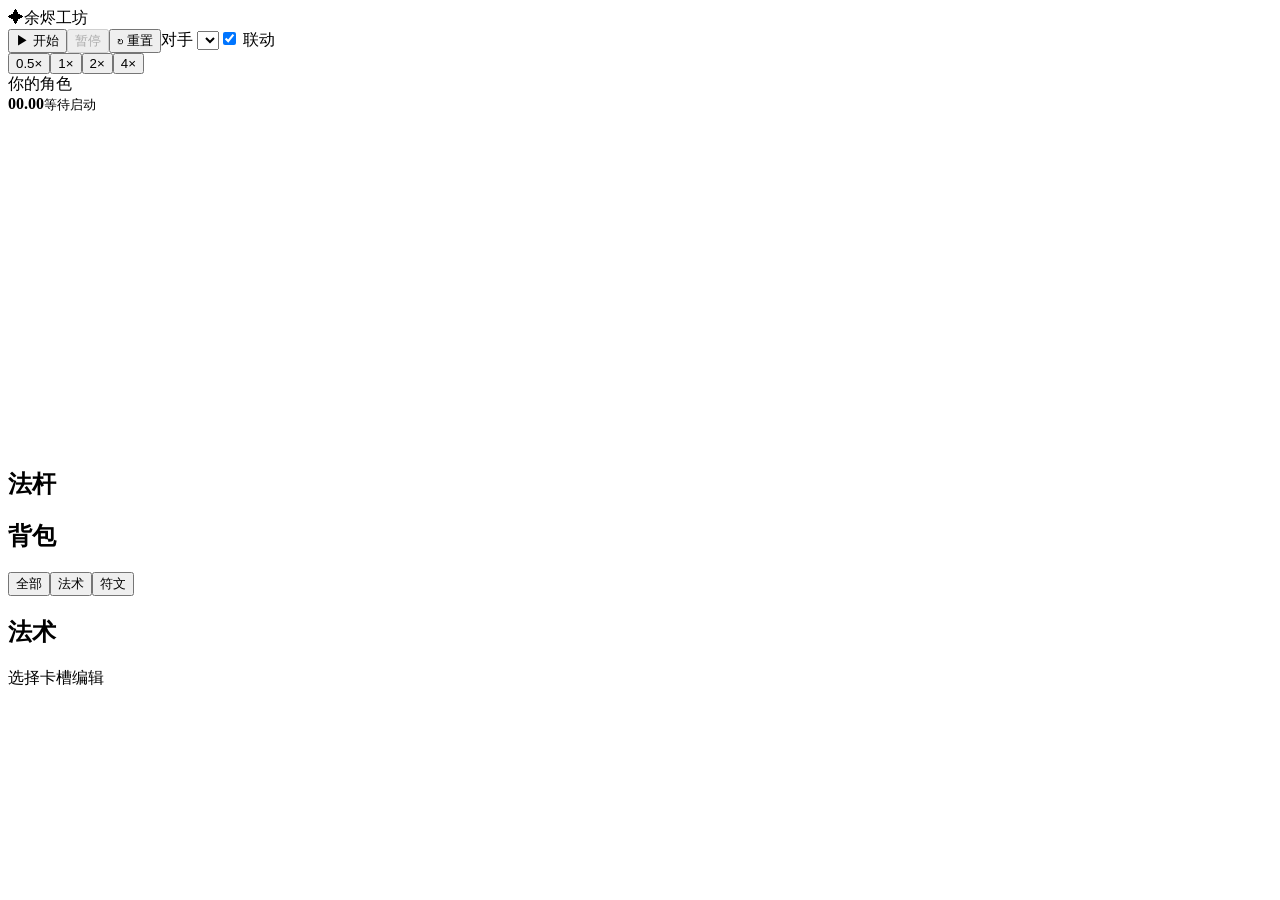
==== prototype/index.html @ 3fbee443 "Upload prototype/index.html" ====
<!doctype html>
<html lang="zh-CN"><head><meta charset="utf-8"><meta name="viewport" content="width=device-width,initial-scale=1"><title>&#20313;&#28908;&#24037;&#22346;</title><link rel="icon" href="data:,"><link rel="stylesheet" href="link-style.css"></head>
<body><main class="game-shell">
<header class="game-topbar"><div class="game-title"><span class="title-mark">&#10022;</span><span>&#20313;&#28908;&#24037;&#22346;</span></div><div class="battle-actions"><button id="start" class="primary">&#9654; &#24320;&#22987;</button><button id="pause" disabled>&#26242;&#20572;</button><button id="reset" class="quiet">&#8635; &#37325;&#32622;</button><label class="enemy-select">&#23545;&#25163; <select id="enemy" aria-label="&#36873;&#25321;&#23545;&#25163;"></select></label><label class="switch"><input id="linksEnabled" type="checkbox" checked> &#32852;&#21160;</label><div class="speed-controls" aria-label="&#25112;&#26007;&#36895;&#24230;"><button data-speed="0.5" class="active">0.5&#215;</button><button data-speed="1">1&#215;</button><button data-speed="2">2&#215;</button><button data-speed="4">4&#215;</button></div></div></header>
<section class="battle-view" aria-label="&#25112;&#26007;&#22330;&#26223;"><div class="battle-hud"><div class="hud-side player-hud"><div class="hud-name">&#20320;&#30340;&#35282;&#33394; <b id="playerHpText"></b></div><div class="health"><i id="playerHpBar"></i></div><div class="actor-effects" id="playerEffects"></div></div><div class="battle-clock"><b id="clock">00.00</b><small id="phase">&#31561;&#24453;&#21551;&#21160;</small></div><div class="hud-side enemy-hud"><div class="hud-name"><b id="enemyName"></b> <span id="enemyHpText"></span></div><div class="health"><i id="enemyHpBar"></i></div><div class="actor-effects" id="enemyEffects"></div></div></div><div class="stage"><canvas id="arena" width="1100" height="330" aria-label="&#36951;&#36857;&#31454;&#25216;&#22330;&#25112;&#26007;&#30011;&#38754;"></canvas></div><div id="result" class="battle-result" hidden aria-live="polite"></div></section>
<section class="loadout-area" aria-label="&#27861;&#26438;&#21644;&#32972;&#21253;"><section class="loadout-panel wand-panel"><div class="section-bar"><h2>&#27861;&#26438;</h2><span id="budget" class="badge"></span></div><div id="wandEditors"></div><p id="error" class="error" role="alert"></p></section><section class="loadout-panel bag-panel"><div class="section-bar"><h2>&#32972;&#21253;</h2><span id="installTarget" class="target-label"></span></div><div class="filters"><button data-filter="all" class="active">&#20840;&#37096;</button><button data-filter="spell">&#27861;&#26415;</button><button data-filter="rune">&#31526;&#25991;</button></div><div id="library"></div></section><section class="loadout-panel spell-panel"><div class="section-bar"><h2>&#27861;&#26415;</h2><span class="muted">&#36873;&#25321;&#21345;&#27133;&#32534;&#36753;</span></div><div id="inspector"></div></section></section>
</main><script src="link-engine.js"></script><script src="link-app.js"></script></body></html>
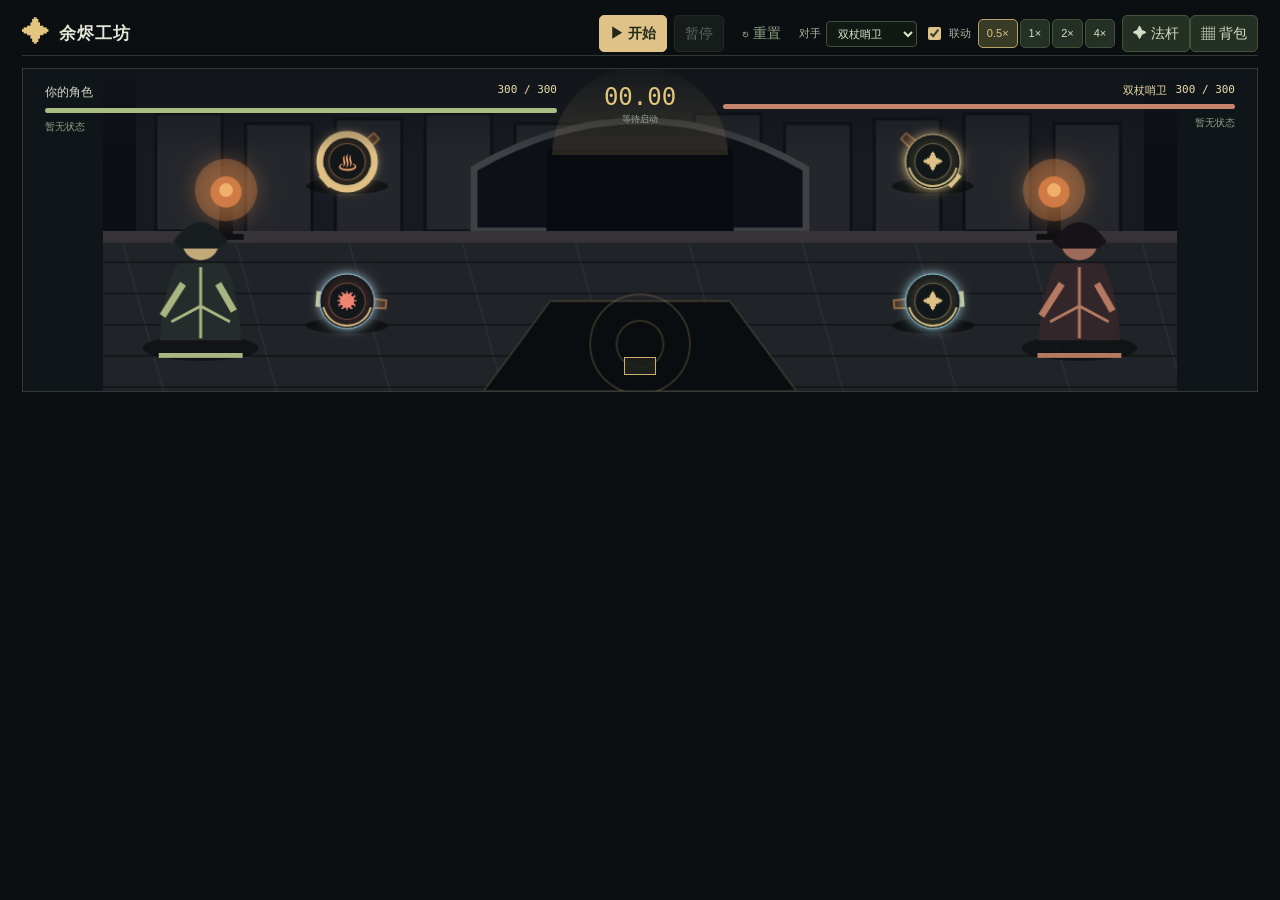
==== commit d305e319: "Move loadout editing into modal panels" ====
--- a/prototype/index.html
+++ b/prototype/index.html
@@ -1,7 +1,50 @@
 <!doctype html>
-<html lang="zh-CN"><head><meta charset="utf-8"><meta name="viewport" content="width=device-width,initial-scale=1"><title>&#20313;&#28908;&#24037;&#22346;</title><link rel="icon" href="data:,"><link rel="stylesheet" href="link-style.css"></head>
-<body><main class="game-shell">
-<header class="game-topbar"><div class="game-title"><span class="title-mark">&#10022;</span><span>&#20313;&#28908;&#24037;&#22346;</span></div><div class="battle-actions"><button id="start" class="primary">&#9654; &#24320;&#22987;</button><button id="pause" disabled>&#26242;&#20572;</button><button id="reset" class="quiet">&#8635; &#37325;&#32622;</button><label class="enemy-select">&#23545;&#25163; <select id="enemy" aria-label="&#36873;&#25321;&#23545;&#25163;"></select></label><label class="switch"><input id="linksEnabled" type="checkbox" checked> &#32852;&#21160;</label><div class="speed-controls" aria-label="&#25112;&#26007;&#36895;&#24230;"><button data-speed="0.5" class="active">0.5&#215;</button><button data-speed="1">1&#215;</button><button data-speed="2">2&#215;</button><button data-speed="4">4&#215;</button></div></div></header>
-<section class="battle-view" aria-label="&#25112;&#26007;&#22330;&#26223;"><div class="battle-hud"><div class="hud-side player-hud"><div class="hud-name">&#20320;&#30340;&#35282;&#33394; <b id="playerHpText"></b></div><div class="health"><i id="playerHpBar"></i></div><div class="actor-effects" id="playerEffects"></div></div><div class="battle-clock"><b id="clock">00.00</b><small id="phase">&#31561;&#24453;&#21551;&#21160;</small></div><div class="hud-side enemy-hud"><div class="hud-name"><b id="enemyName"></b> <span id="enemyHpText"></span></div><div class="health"><i id="enemyHpBar"></i></div><div class="actor-effects" id="enemyEffects"></div></div></div><div class="stage"><canvas id="arena" width="1100" height="330" aria-label="&#36951;&#36857;&#31454;&#25216;&#22330;&#25112;&#26007;&#30011;&#38754;"></canvas></div><div id="result" class="battle-result" hidden aria-live="polite"></div></section>
-<section class="loadout-area" aria-label="&#27861;&#26438;&#21644;&#32972;&#21253;"><section class="loadout-panel wand-panel"><div class="section-bar"><h2>&#27861;&#26438;</h2><span id="budget" class="badge"></span></div><div id="wandEditors"></div><p id="error" class="error" role="alert"></p></section><section class="loadout-panel bag-panel"><div class="section-bar"><h2>&#32972;&#21253;</h2><span id="installTarget" class="target-label"></span></div><div class="filters"><button data-filter="all" class="active">&#20840;&#37096;</button><button data-filter="spell">&#27861;&#26415;</button><button data-filter="rune">&#31526;&#25991;</button></div><div id="library"></div></section><section class="loadout-panel spell-panel"><div class="section-bar"><h2>&#27861;&#26415;</h2><span class="muted">&#36873;&#25321;&#21345;&#27133;&#32534;&#36753;</span></div><div id="inspector"></div></section></section>
-</main><script src="link-engine.js"></script><script src="link-app.js"></script></body></html>
+<html lang="zh-CN">
+<head>
+  <meta charset="utf-8">
+  <meta name="viewport" content="width=device-width,initial-scale=1,viewport-fit=cover">
+  <title>&#20313;&#28908;&#24037;&#22346;</title>
+  <link rel="icon" href="data:,">
+  <link rel="stylesheet" href="link-style.css">
+</head>
+<body>
+  <main class="game-shell">
+    <header class="game-topbar">
+      <div class="game-title"><span class="title-mark">&#10022;</span><span>&#20313;&#28908;&#24037;&#22346;</span></div>
+      <div class="battle-actions">
+        <button id="start" class="primary">&#9654; &#24320;&#22987;</button>
+        <button id="pause" disabled>&#26242;&#20572;</button>
+        <button id="reset" class="quiet">&#8635; &#37325;&#32622;</button>
+        <label class="enemy-select">&#23545;&#25163; <select id="enemy" aria-label="&#36873;&#25321;&#23545;&#25163;"></select></label>
+        <label class="switch"><input id="linksEnabled" type="checkbox" checked> &#32852;&#21160;</label>
+        <div class="speed-controls" aria-label="&#25112;&#26007;&#36895;&#24230;"><button data-speed="0.5" class="active">0.5&#215;</button><button data-speed="1">1&#215;</button><button data-speed="2">2&#215;</button><button data-speed="4">4&#215;</button></div>
+        <div class="loadout-buttons" aria-label="&#35013;&#22791;&#32534;&#36753;"><button id="wandOpen" type="button">&#10022; &#27861;&#26438;</button><button id="bagOpen" type="button">&#9638; &#32972;&#21253;</button></div>
+      </div>
+    </header>
+
+    <section class="battle-view" aria-label="&#25112;&#26007;&#22330;&#26223;">
+      <div class="battle-hud"><div class="hud-side player-hud"><div class="hud-name">&#20320;&#30340;&#35282;&#33394; <b id="playerHpText"></b></div><div class="health"><i id="playerHpBar"></i></div><div class="actor-effects" id="playerEffects"></div></div><div class="battle-clock"><b id="clock">00.00</b><small id="phase">&#31561;&#24453;&#21551;&#21160;</small></div><div class="hud-side enemy-hud"><div class="hud-name"><b id="enemyName"></b> <span id="enemyHpText"></span></div><div class="health"><i id="enemyHpBar"></i></div><div class="actor-effects" id="enemyEffects"></div></div></div>
+      <div class="stage"><canvas id="arena" width="1100" height="330" aria-label="&#36951;&#36857;&#31454;&#25216;&#22330;&#25112;&#26007;&#30011;&#38754;"></canvas></div>
+      <div id="result" class="battle-result" hidden aria-live="polite"></div>
+    </section>
+  </main>
+
+  <section id="loadoutModal" class="loadout-modal" hidden aria-label="&#35013;&#22791;&#32534;&#36753;">
+    <div class="loadout-backdrop" data-close-loadout></div>
+    <div class="loadout-dialog" role="dialog" aria-modal="true" aria-labelledby="loadoutTitle">
+      <header class="loadout-dialog-top">
+        <div><h2 id="loadoutTitle">&#27861;&#26438;&#32534;&#36753;</h2><span id="modalStatus" class="muted">&#25112;&#26007;&#24320;&#22987;&#21518;&#23558;&#38145;&#23450;</span></div>
+        <div class="loadout-dialog-actions"><button id="wandTab" type="button" class="active">&#27861;&#26438;</button><button id="bagTab" type="button">&#32972;&#21253;</button><button id="closeLoadout" type="button" class="close-loadout" aria-label="&#20851;&#38381;">&#10005;</button></div>
+      </header>
+      <div id="loadoutDialogBody" class="loadout-dialog-body" data-view="wand">
+        <section class="loadout-panel wand-panel" data-loadout-panel="wand"><div class="section-bar"><h2>&#27861;&#26438;</h2><span id="budget" class="badge"></span></div><div id="wandEditors"></div><p id="error" class="error" role="alert"></p></section>
+        <section class="loadout-panel spell-panel" data-loadout-panel="wand"><div class="section-bar"><h2>&#27861;&#26415;</h2><span class="muted">&#36873;&#25321;&#21345;&#27133;&#32534;&#36753;</span></div><div id="inspector"></div></section>
+        <section class="loadout-panel bag-panel" data-loadout-panel="bag"><div class="section-bar"><h2>&#32972;&#21253;</h2><span id="installTarget" class="target-label"></span></div><div class="filters"><button data-filter="all" class="active">&#20840;&#37096;</button><button data-filter="spell">&#27861;&#26415;</button><button data-filter="rune">&#31526;&#25991;</button></div><div id="library"></div></section>
+      </div>
+    </div>
+  </section>
+
+  <script src="link-engine.js"></script>
+  <script src="link-app.js"></script>
+</body>
+</html>
--- a/prototype/link-style.css
+++ b/prototype/link-style.css
@@ -0,0 +1,318 @@
+:root{color-scheme:dark;--bg:#101813;--panel:#18221b;--panel-dark:#131d16;--line:#34412f;--text:#e2e3cf;--muted:#91a186;--gold:#dfc287;--blue:#91c9df;--purple:#b4a0d8;--green:#9cba89}*{box-sizing:border-box}body{margin:0;background:radial-gradient(ellipse at 60% 0,#23302055,transparent 48%),var(--bg);color:var(--text);font:14px/1.6 'Segoe UI','Microsoft YaHei',sans-serif}button,input,select{font:inherit}button,a,input,select{-webkit-tap-highlight-color:transparent}button{border:1px solid #455139;border-radius:5px;background:#253024;color:#d6ddc9;padding:7px 12px;cursor:pointer;transition:background .15s,border-color .15s}button:hover:not(:disabled){background:#33402c;border-color:#8c9461}button:focus-visible,a:focus-visible,input:focus-visible,select:focus-visible{outline:2px solid var(--gold);outline-offset:3px}button:disabled{opacity:.4;cursor:not-allowed}button.primary{background:var(--gold);color:#222919;border-color:var(--gold);font-weight:700}button.primary:hover:not(:disabled){background:#efd39a}.quiet{background:transparent;border-color:transparent;color:var(--muted)}a{color:#b5c1a5;text-decoration:none}a:hover{color:var(--gold)}input[type=number],select{min-width:0;border:1px solid #42503a;border-radius:4px;background:#101a13;color:var(--text);padding:7px 8px}input[type=number]{width:90px}input:disabled,select:disabled{opacity:.55}input[type=checkbox]{accent-color:var(--gold)}.shell{max-width:1420px;margin:auto;padding:0 32px}header{height:94px;display:flex;align-items:center;justify-content:space-between;border-bottom:1px solid var(--line);gap:18px}.brand{display:flex;align-items:center;gap:12px;color:var(--text);font-size:18px;letter-spacing:2px;font-weight:650}.brand-icon{font-size:40px;font-weight:400;color:var(--gold)}.brand small{display:block;font-size:9px;letter-spacing:3px;color:var(--muted)}.version{display:flex;gap:9px;align-items:center;font-size:11px;color:var(--muted)}.version b{border:1px solid #63704a;border-radius:4px;font-weight:400;padding:1px 5px;color:var(--gold)}.version i,.live-dot{display:inline-block;width:6px;height:6px;border-radius:100%;background:#9cba89;box-shadow:0 0 8px #9cba8933}nav{display:flex;align-items:center;gap:16px;font-size:12px}.intro{display:flex;align-items:center;justify-content:space-between;padding:38px 0 28px;gap:20px}.eyebrow{font-size:10px;letter-spacing:2.2px;color:var(--gold)}h1{font-size:34px;line-height:1.35;letter-spacing:1px;margin:12px 0}h2{font-size:14px;margin:0;font-weight:600}h3{margin:0;font-size:15px}.intro p{font-size:13px;color:var(--muted);margin:0}.intro-note{display:flex;flex-direction:column;gap:5px;border-left:1px solid #7f8656;padding-left:20px;font-size:11px;color:#a2b28f}.panel{border:1px solid var(--line);border-radius:9px;background:linear-gradient(115deg,#202b2033,transparent),var(--panel);min-width:0;overflow:hidden}.panel-head{display:flex;align-items:center;justify-content:space-between;gap:12px;padding:18px 20px}.panel-head h2 .live-dot{margin:0 8px 1px 0}.panel-head button{font-size:11px}.muted{color:var(--muted);font-size:10px}.arena-options{display:flex;gap:18px;font-size:11px;align-items:center;color:#b3c0a4}.arena-options select{padding:4px 7px;font-size:11px}.switch{display:flex;gap:6px;align-items:center}.actors{display:grid;grid-template-columns:1fr 100px 1fr;gap:35px;padding:4px 25px 0}.actor-title{display:flex;justify-content:space-between;gap:10px;font-size:12px}.actor-title span{font:11px/1.8 Consolas,monospace;color:#c3ceb4}.health{height:5px;margin:8px 0;background:#0f1711;overflow:hidden;border-radius:3px}.health i{display:block;height:100%;width:100%;background:#aac087;transition:width .1s}.enemy-actor .health i{background:#c29b79}.actor-effects{min-height:26px;display:flex;flex-wrap:wrap;gap:5px;color:var(--muted);font-size:10px}.status{padding:1px 6px;border:1px solid #4d6345;border-radius:4px}.status.burn{color:#f0a06c;border-color:#78543b}.status.poison{color:#b3cd85}.status.shock{color:#eadb84}.status.shield{color:#8bcbb7;border-color:#446b5c}.clock{text-align:center}.clock b{font:25px/1.3 Consolas,monospace;color:var(--gold)}.clock small{display:block;font-size:9px;color:var(--muted);letter-spacing:1px}.stage{position:relative;background:#121d16;margin-top:4px}.stage canvas{display:block;width:100%;height:270px;object-fit:contain}.stage-key{display:flex;gap:16px;justify-content:center;padding:5px 10px 8px;font-size:9px;color:var(--muted);opacity:.72}.gold{color:var(--gold)}.blue{color:var(--blue)}.purple{color:var(--purple)}.monitor-grid{display:grid;grid-template-columns:1fr 1fr;border-top:1px solid var(--line)}.monitor{padding:14px 20px;min-width:0}.monitor+.monitor{border-left:1px solid var(--line)}.monitor-heading{display:flex;gap:10px;justify-content:space-between;align-items:center;font-size:11px}.monitor-heading strong{color:var(--gold);font-weight:600}.monitor-heading small{color:var(--muted);font:11px Consolas,monospace}.castbar{height:5px;background:#0e1710;border-radius:2px;margin:9px 0;overflow:hidden}.castbar i{display:block;height:100%;background:var(--gold);transition:width .08s}.monitor-b .castbar i{background:var(--blue)}.monitor-b .monitor-heading strong{color:var(--blue)}.monitor-next{font-size:11px;min-height:20px;color:#cbd6bb}.monitor-state{font-size:10px;min-height:19px;color:#9db48c}.battle-toolbar{display:flex;justify-content:space-between;gap:15px;align-items:center;padding:15px 20px;border-top:1px solid var(--line)}.buttons,.speed{display:flex;align-items:center;gap:7px}.buttons button{font-size:12px}.speed{font-size:10px;color:var(--muted)}.speed button{font-size:10px;padding:3px 6px}.active{border-color:#baa36a!important;color:var(--gold)!important;background:#383b25!important}.result{padding:15px 20px;background:#333820;color:var(--gold);border-top:1px solid #59613a}.result strong{font-size:18px}.result p{font-size:12px;margin:3px 0}.preset-strip{padding:24px 0 18px}.presets{display:flex;align-items:center;gap:8px;flex-wrap:wrap}.presets>span{font-size:11px;color:var(--muted);margin-right:5px}.presets button{font-size:11px}.preset-strip p{color:#b6be9e;font-size:12px;margin:10px 0 0}.workbench{display:grid;grid-template-columns:minmax(0,1.18fr) minmax(0,.9fr) minmax(0,1fr);gap:17px;align-items:start}.section-note{margin:0;padding:0 20px 15px;font-size:11px;color:var(--muted);line-height:1.8}.badge{border:1px solid #586345;color:#b9cba1;font:10px/1.6 Consolas,'Microsoft YaHei',sans-serif;padding:2px 6px;border-radius:4px;white-space:nowrap}.wand-editor{margin:0 12px 13px;padding:13px;background:#121d16;border:1px solid #39482f;border-radius:6px}.wand-editor.selected{border-color:#b69b64;box-shadow:inset 3px 0 #b69b64}.wand-editor-top{display:flex;justify-content:space-between;align-items:center;gap:5px}.wand-editor-top button{font-size:11px;padding:3px 7px}.wand-editor-top b{color:var(--gold);font-size:12px}.wand-editor:nth-child(2) .wand-editor-top b{color:var(--blue)}.wand-numbers{display:flex;gap:15px;align-items:center;margin:12px 0}.wand-numbers label{font-size:10px;color:var(--muted)}.wand-numbers input,.wand-numbers select{font-size:12px;width:66px;margin-left:5px;padding:4px 5px}.slots{display:flex;gap:6px;flex-wrap:wrap}.slot{border:1px solid #425137;border-radius:5px;min-width:0;width:calc((100% - 12px)/3);background:#1d291d;overflow:hidden}.slot.is-selected{border-color:var(--gold);background:#333624}.slot.rune{background:#24232d;border-color:#55506b}.slot.rune.is-selected{border-color:var(--gold)}.slot .slot-select{display:flex;flex-direction:column;align-items:flex-start;text-align:left;width:100%;padding:7px;border:0;background:none;border-radius:0;min-height:76px}.slot .slot-select small{color:#839777;font-size:9px}.slot .slot-select strong{font-size:20px;line-height:1.3;color:var(--card)}.slot .slot-select span{font-size:10px;color:var(--card)}.slot-actions{display:flex;justify-content:space-between;border-top:1px solid #56604433}.slot-actions button{border:0;background:none;font-size:10px;padding:1px 7px}.slot.empty{border-style:dashed;display:flex;align-items:center;justify-content:center;color:#455c3d;min-height:98px;font-size:18px}.queue-preview{font-size:10px;color:#a7b999;margin-top:10px;line-height:1.8;overflow-wrap:anywhere}.rune-preview{font-size:10px;color:var(--purple);line-height:1.8;margin-top:5px}.character-config{padding:14px 20px;border-top:1px solid var(--line)}.character-config label{display:flex;justify-content:space-between;align-items:center;font-size:12px}.character-config small{display:block;color:var(--muted);font-size:10px;margin-top:8px}.character-config input{width:80px}#error{margin:0;padding:0 20px 12px;color:#f3a192;font-size:11px}#inspector{padding:0 20px 20px}.inspect-title{display:flex;align-items:center;gap:12px;margin:4px 0 13px}.inspect-title>span{font-size:32px;color:var(--card)}.inspect-title small{display:block;color:var(--muted);font-size:10px}.inspect-desc{font-size:12px;color:#bccbad;line-height:1.9;min-height:52px}.param-field{display:flex;justify-content:space-between;align-items:center;gap:8px;border-top:1px solid #35452e;padding:10px 0;font-size:11px}.param-field span small{display:block;font-size:9px;color:#839676}.param-field input{font:13px Consolas,monospace;width:85px}.inspect-foot{font-size:10px;color:#b4a0d8;line-height:1.8;border-left:2px solid #6d6283;padding-left:10px;margin-top:14px}.dimension-note{background:#131e15;padding:16px 20px;border-top:1px solid var(--line)}.dimension-note>span{font-size:11px;color:var(--gold)}.dimension-note p{font-size:10px;color:var(--muted);margin:8px 0}.dimension-note b{color:#c3cfb3;font-weight:400}.dimension-note small{font-size:10px;color:#899c7d}.filters{display:flex;gap:5px;padding:0 15px 12px}.filters button{font-size:10px;padding:4px 9px}#library{display:grid;grid-template-columns:1fr 1fr;gap:7px;padding:0 12px 14px;max-height:595px;overflow:auto;scrollbar-width:thin}.library-card{padding:9px;text-align:left;min-width:0;position:relative;background:#1c291d}.library-card .icon{display:block;font-size:22px;color:var(--card);line-height:1.3}.library-card strong{display:block;font-size:11px;font-weight:500;color:var(--card)}.library-card small{display:block;font-size:9px;color:#99ac8d;margin-top:4px;line-height:1.6}.library-card .plus{position:absolute;right:9px;top:9px;color:#b4c59c;font-size:14px}.library-card.rune{background:#24252b}.analysis-grid{display:grid;grid-template-columns:1fr 1fr;gap:17px;margin-top:18px}.empty{padding:0 20px 20px;color:#829777;font-size:12px}.compare-table-wrap{padding:0 20px 20px;overflow-x:auto}.compare-table{width:100%;border-collapse:collapse;font-size:11px;white-space:nowrap}.compare-table th,.compare-table td{text-align:right;border-bottom:1px solid var(--line);padding:8px}.compare-table th:first-child,.compare-table td:first-child{text-align:left}.compare-table th{font-size:10px;font-weight:400;color:var(--muted)}.compare-table .enabled{color:var(--gold)}.compare-note{font-size:10px;color:var(--muted);white-space:normal;line-height:1.8;margin:10px 0 0}.metrics{display:grid;grid-template-columns:repeat(4,1fr);gap:8px;margin:0 20px 12px}.metrics small{font-size:9px;color:var(--muted);display:block}.metrics b{font:21px/1.4 Consolas,monospace;color:#d6d9bc}.log{height:220px;overflow:auto;border-top:1px solid var(--line);padding:12px 20px;scrollbar-width:thin;background:#131c15}.log-line{font-size:10px;line-height:1.8;padding:3px 0;display:flex;gap:10px;color:#9fb091}.log-line time{font:10px/1.8 Consolas,monospace;color:#728667;min-width:33px}.log-line.link{color:var(--blue)}.log-line.rune{color:var(--purple)}.log-line.hit{color:#c6b28b}.log-line.result{background:none;border:0;padding:3px 0;color:var(--gold)}footer{display:flex;justify-content:space-between;gap:15px;color:#77896e;font-size:9px;letter-spacing:.7px;padding:27px 0;margin-top:10px;border-top:1px solid var(--line)}dialog{max-width:650px;width:calc(100% - 32px);border:1px solid #677650;border-radius:10px;background:#1c281c;color:var(--text);padding:28px;max-height:85vh;overflow:auto}dialog::backdrop{background:#080e0bce}dialog h2{font-size:21px;margin:12px 0}dialog ol{padding-left:20px;font-size:12px;color:#bccbac}dialog li{padding:6px 0}dialog p{font-size:11px;color:var(--muted)}
+@media(min-width:1500px){.stage canvas{height:300px}}@media(max-width:1100px){.shell{padding:0 20px}.workbench{grid-template-columns:1.1fr 1fr}.library-panel{grid-column:1/-1}#library{grid-template-columns:repeat(7,minmax(0,1fr));max-height:none}.analysis-grid{grid-template-columns:1fr 1fr}.version{display:none}.stage canvas{height:245px}.monitor-heading{align-items:flex-start;flex-direction:column;gap:4px}}
+@media(max-width:700px){.shell{padding:0 12px}header{height:77px}.brand{font-size:15px;gap:7px}.brand-icon{font-size:31px}nav{gap:5px;font-size:10px}nav button{font-size:10px;padding:5px}.brand small{font-size:8px;letter-spacing:1.5px}.intro{padding:28px 0 22px}.intro-note{display:none}h1{font-size:27px}.intro p{font-size:12px;line-height:1.8}.panel-head{padding:14px 12px;flex-wrap:wrap}.panel-head h2{font-size:13px}.arena-options{font-size:10px;gap:10px;flex-wrap:wrap}.actors{grid-template-columns:1fr 52px 1fr;gap:8px;padding:2px 12px 0}.actor-title{flex-direction:column;gap:0}.actor-title b{font-size:11px}.actor-title span{font-size:10px}.clock b{font-size:20px}.clock small{font-size:8px}.actor-effects{font-size:9px}.stage canvas{height:auto;min-height:145px}.stage-key{font-size:8px;gap:10px}.monitor{padding:10px}.monitor-heading strong{font-size:10px}.monitor-heading small{font-size:10px}.monitor-next,.monitor-state{font-size:9px}.battle-toolbar{flex-direction:column;align-items:flex-start;padding:12px;gap:10px}.buttons{flex-wrap:wrap;gap:5px}.buttons button{padding:6px 8px;font-size:10px}.speed{align-self:flex-end}.presets{gap:6px}.presets>span{width:100%}.presets button{font-size:10px;padding:5px 8px}.preset-strip p{font-size:11px}.workbench,.analysis-grid{grid-template-columns:minmax(0,1fr);gap:14px}.library-panel{grid-column:auto}.section-note{padding:0 12px 12px}.wand-editor{margin:0 10px 10px}.slot{width:calc((100% - 18px)/4)}.slot .slot-select{padding:6px}.slot-actions button{padding:1px 5px}#library{grid-template-columns:repeat(3,minmax(0,1fr));max-height:470px}.library-card small{font-size:9px}.inspector-panel{scroll-margin-top:12px}.dimension-note{padding:12px 20px}.metrics{margin:0 12px 12px}.log{padding:10px 12px}.analysis-grid{margin-top:14px}footer{flex-direction:column;font-size:8px;gap:5px}.compare-table-wrap{padding:0 12px 15px}dialog{padding:20px}.result{padding:12px}.param-field input{width:100px}}
+@media(prefers-reduced-motion:reduce){*{transition:none!important}}
+
+/* The arena should read as the game world, not as a legend. */
+.stage-key{display:none}
+
+
+/* Readable cast flow: presentation only, independent of the combat clock. */
+.reading-guide{display:none;flex-wrap:wrap;gap:10px 24px;padding:14px 20px;background:#202c20;border-top:1px solid var(--line);font-size:12px;color:#c7d3ba}.reading-guide strong{color:var(--gold)}
+.monitor{--wand:var(--gold);padding:20px}.monitor-b{--wand:var(--blue)}.monitor-heading{gap:12px;align-items:center}.monitor-heading strong{display:flex;align-items:center;gap:8px;color:var(--wand);font-size:15px}.wand-letter{display:inline-grid;place-items:center;width:28px;height:28px;border:1px solid var(--wand);border-radius:50%;font:600 16px Consolas,monospace}.monitor-heading small{font:11px/1.6 'Microsoft YaHei',sans-serif;text-align:right}
+.cast-queue{display:flex;gap:7px;align-items:center;overflow-x:auto;padding:18px 2px 26px;min-height:150px}.cast-card{flex:1 0 90px;max-width:150px;min-width:0;position:relative;border:1px solid #485240;border-radius:7px;background:#121b14;padding:9px;color:#a5b099}.cast-card small{display:flex;justify-content:space-between;gap:5px;font-size:9px}.cast-card small b{font-weight:400}.cast-icon{display:block;font-size:25px;line-height:1.6;color:var(--spell)}.cast-card strong{display:block;font-size:12px}.cast-card.is-next{border:2px solid var(--wand);padding:8px;background:#2b3423;color:#f2ebd4;box-shadow:0 0 15px #dfc28714}.monitor-b .cast-card.is-next{background:#203139}.cast-card.just-fired{box-shadow:0 0 0 2px var(--spell),0 0 24px #dfc28744}.cast-card.just-fired small b{color:var(--spell)}.queue-pointer{position:absolute;top:calc(100% + 5px);left:0;right:0;text-align:center;font-size:10px;color:var(--wand);white-space:nowrap}.queue-arrow{font-size:16px;color:#819171}.timer-caption{display:flex;justify-content:space-between;gap:10px;font-size:12px;color:#cbd6c2}.timer-caption b{font:600 14px Consolas,monospace;color:var(--wand)}.monitor .castbar{height:9px;margin:9px 0;border-radius:6px;background:#0b130d}.monitor .castbar i{height:100%;background:var(--wand);box-shadow:0 0 12px #dfc28755;transition:none}.cast-reading{font-size:11px;color:var(--muted)}
+.shot-status{display:grid;grid-template-columns:1fr 1fr;gap:10px;margin-top:16px}.shot-status>div{padding:10px 12px;background:#111b15;border:1px solid #34412f;border-radius:5px;min-width:0}.shot-status small,.shot-status b,.shot-status span{display:block}.shot-status small{font-size:10px;color:var(--muted)}.shot-status b{font-size:13px;margin:3px 0;color:#d4dfc8}.shot-status span{font-size:10px;color:#99a78f}.shot-status .lit{border-color:var(--wand);background:#263329}.shot-status .lit b{color:var(--wand)}.last-impact{margin:10px 0;font-size:11px;min-height:36px;color:#d1dec5;overflow-wrap:anywhere}.last-impact>span{color:var(--muted);margin-right:6px}.passive-row{display:flex;gap:6px;flex-wrap:wrap;border-top:1px dashed #46523d;padding-top:12px}.passive-row>small{width:100%;font-size:10px;color:var(--purple)}.passive-chip{padding:4px 7px;border:1px solid #524765;border-radius:4px;font-size:10px;color:#b8a9cd;background:#201e2b}.passive-chip b{font-weight:500}.passive-chip.triggered{border-color:#d3b8ff;background:#433450}.link-receipt{margin-top:10px;font-size:11px;min-height:34px;color:#86967e;overflow-wrap:anywhere}.link-receipt.has-link{color:var(--blue);border-left:2px solid var(--blue);padding-left:8px}.stage canvas{height:330px}.battle-toolbar .buttons{flex-wrap:wrap}#nextCast{border-color:#94ac7f;color:#e5ebda}
+@media(max-width:760px){.monitor-grid{grid-template-columns:minmax(0,1fr)}.monitor+.monitor{border-left:0;border-top:1px solid var(--line)}.monitor{padding:16px}.reading-guide{padding:12px 16px;gap:5px 12px}.reading-guide strong{width:100%}.reading-guide span{font-size:11px}.stage canvas{height:auto;aspect-ratio:1100/330}.stage-key{flex-wrap:wrap;gap:5px 12px}.cast-card{flex-basis:85px}.cast-queue{min-height:145px}.monitor-heading small{font-size:10px}.battle-toolbar .buttons{width:100%}.battle-toolbar button{font-size:11px;padding:7px 9px}}
+
+
+/* Compact game layout */
+body{background:#0b0f12;color:#e4e6d5}.game-shell{max-width:1440px;margin:0 auto;padding:0 22px 28px}.game-topbar{min-height:68px;display:flex;align-items:center;justify-content:space-between;gap:16px;border-bottom:1px solid #303735}.game-title{display:flex;align-items:center;gap:9px;font-size:17px;letter-spacing:1px;font-weight:700;white-space:nowrap}.title-mark{color:#e4c57f;font-size:27px}.battle-actions{display:flex;align-items:center;justify-content:flex-end;gap:7px;flex-wrap:wrap}.battle-actions button{padding:6px 10px}.enemy-select,.switch{font-size:11px;color:#abb6a0;display:flex;align-items:center;gap:5px}.enemy-select select{padding:5px 7px}.speed-controls{display:flex;gap:2px}.speed-controls button{padding:5px 8px;font-size:11px}.speed-controls button.active{background:#806b3d;border-color:#d6b771;color:#fff3ce}.battle-view{position:relative;margin-top:14px;border:1px solid #343a39;background:#13191c;overflow:hidden}.battle-hud{position:absolute;z-index:2;left:0;right:0;top:0;display:grid;grid-template-columns:1fr 110px 1fr;gap:28px;padding:14px 22px;background:linear-gradient(#101519dd,transparent);pointer-events:none}.hud-side{min-width:0}.enemy-hud{text-align:right}.hud-name{display:flex;justify-content:space-between;gap:8px;font-size:12px;color:#d7ddca}.enemy-hud .hud-name{justify-content:flex-end}.hud-name b,.hud-name span{font:11px Consolas,monospace;color:#eadcae}.battle-clock{text-align:center}.battle-clock b{font:24px Consolas,monospace;color:#e4c57f}.battle-clock small{display:block;font-size:9px;color:#9da99b}.battle-view .health{margin:6px 0;height:5px;background:#070a0b}.battle-view .health i{background:#a7bd84}.battle-view .enemy-hud .health i{background:#c7846c}.actor-effects{min-height:21px;display:flex;gap:5px;flex-wrap:wrap;font-size:10px}.enemy-hud .actor-effects{justify-content:flex-end}.stage{margin:0;background:#0f1518}.stage canvas{display:block;width:100%;height:auto;min-height:330px;object-fit:contain}.battle-result{position:absolute;z-index:3;left:50%;bottom:16px;transform:translateX(-50%);display:flex;gap:14px;align-items:center;padding:8px 15px;border:1px solid #cfaf6c;background:#1e211cdd;color:#f4e6bd}.loadout-area{display:grid;grid-template-columns:1.25fr 1fr .75fr;gap:12px;margin-top:14px;align-items:start}.loadout-panel{border:1px solid #303936;background:#151c1a;min-width:0}.section-bar{display:flex;align-items:center;justify-content:space-between;gap:8px;padding:12px 14px;border-bottom:1px solid #303936}.section-bar h2{font-size:14px;margin:0}.target-label,.badge{font-size:10px;color:#d9bf83}.error{min-height:18px;margin:5px 14px;color:#df9a7c;font-size:11px}.wand-editor{margin:10px;border-color:#38453b;border-radius:5px;background:#101716}.wand-editor-top{padding:10px 12px}.wand-numbers{padding:0 12px 8px}.queue-preview,.rune-preview{display:none}.bag-panel .filters{padding:9px 12px;border-bottom:1px solid #303936}.filters button{font-size:11px;padding:5px 9px}.filters button.active{color:#f0d38e;border-color:#a6884e;background:#2d2a1d}#library{padding:10px;display:grid;grid-template-columns:repeat(2,minmax(0,1fr));gap:7px;max-height:470px;overflow:auto}.library-card{position:relative;display:grid;grid-template-columns:30px 1fr;grid-template-rows:auto auto;gap:0 8px;text-align:left;padding:8px;border-color:#3b463d;background:#101715}.library-card .icon{grid-row:1 / span 2;font-size:24px;color:var(--card)}.library-card strong{font-size:11px}.library-card small{font-size:9px;color:#95a28f}.library-card .plus{position:absolute;right:6px;top:4px;color:#dcb96e}.spell-panel{min-height:200px}.spell-panel #inspector{padding:14px}.inspect-title{display:flex;align-items:center;gap:10px;padding-bottom:10px;border-bottom:1px solid #303936}.inspect-title>span{font-size:28px;color:var(--card)}.inspect-title h3{margin:0;font-size:14px}.inspect-title small,.inspect-desc,.inspect-foot{font-size:10px;color:#9eaa9b}.inspect-desc{margin:11px 0}.param-field{display:flex;justify-content:space-between;gap:10px;align-items:center;padding:7px 0;border-top:1px solid #29332e;font-size:11px}.param-field span small{display:block;color:#778579;font-size:9px}.param-field input{width:78px}.slot{width:calc((100% - 18px)/4)}
+@media(max-width:980px){.loadout-area{grid-template-columns:1fr 1fr}.spell-panel{grid-column:1 / -1}.game-topbar{align-items:flex-start;flex-direction:column;padding:12px 0}.battle-actions{justify-content:flex-start}.battle-hud{grid-template-columns:1fr 80px 1fr;gap:12px;padding:11px}.stage canvas{min-height:280px}.slot{width:calc((100% - 18px)/4)}}
+@media(max-width:650px){.game-shell{padding:0 10px 18px}.battle-actions{gap:4px}.battle-actions button{font-size:11px;padding:6px 8px}.enemy-select{order:5}.speed-controls{order:6}.battle-hud{position:relative;grid-template-columns:1fr 68px 1fr;padding:9px 10px;background:#101618}.battle-clock b{font-size:18px}.battle-clock small{font-size:8px}.stage canvas{min-height:210px}.loadout-area{grid-template-columns:1fr}.spell-panel{grid-column:auto}#library{grid-template-columns:repeat(3,minmax(0,1fr))}.library-card{display:block;padding:7px;text-align:center}.library-card .icon{display:block}.library-card strong,.library-card small{display:block;white-space:nowrap;overflow:hidden;text-overflow:ellipsis}.slot{width:calc((100% - 18px)/4)}.wand-numbers{display:flex;gap:10px;flex-wrap:wrap}}
+
+/* Fixed viewport layout + reorderable spell slots */
+html,
+body {
+  width: 100%;
+  height: 100%;
+  overflow: hidden;
+  overscroll-behavior: none;
+}
+
+body {
+  min-height: 100dvh;
+}
+
+.game-shell {
+  width: 100%;
+  max-width: 1440px;
+  height: 100dvh;
+  margin: 0 auto;
+  padding: 12px 22px;
+  display: grid;
+  grid-template-rows: auto minmax(220px, 36dvh) minmax(0, 1fr);
+  gap: 12px;
+  overflow: hidden;
+}
+
+.game-topbar {
+  min-height: 0;
+  height: auto;
+  padding: 0;
+}
+
+.battle-view {
+  min-height: 0;
+  height: 100%;
+  margin-top: 0;
+}
+
+.stage {
+  height: 100%;
+  min-height: 0;
+}
+
+.stage canvas {
+  width: 100%;
+  height: 100%;
+  min-height: 0;
+  object-fit: contain;
+}
+
+.loadout-area {
+  min-height: 0;
+  height: 100%;
+  margin-top: 0;
+  align-items: stretch;
+  overflow: hidden;
+}
+
+.loadout-panel {
+  min-height: 0;
+  overflow: hidden;
+  display: flex;
+  flex-direction: column;
+}
+
+#wandEditors,
+#library,
+#inspector {
+  min-height: 0;
+}
+
+#wandEditors {
+  flex: 1;
+  overflow: auto;
+  scrollbar-width: thin;
+  padding: 10px 0 0;
+}
+
+.wand-editor {
+  flex-shrink: 0;
+}
+
+#library,
+.spell-panel #inspector {
+  flex: 1;
+  max-height: none;
+  overflow: auto;
+  scrollbar-width: thin;
+}
+
+.slots {
+  min-height: 0;
+}
+
+.slot {
+  cursor: grab;
+  touch-action: none;
+  user-select: none;
+  -webkit-user-select: none;
+}
+
+.slot:active {
+  cursor: grabbing;
+}
+
+.slot.dragging {
+  opacity: .38;
+  transform: scale(.98);
+}
+
+.slot.drag-over {
+  outline: 2px solid var(--gold);
+  outline-offset: 2px;
+  background: #2d3321;
+}
+
+@media (orientation: portrait), (max-width: 650px) {
+  .game-shell {
+    height: 100dvh;
+    padding: 7px;
+    gap: 7px;
+    grid-template-rows: auto minmax(185px, 31dvh) minmax(0, 1fr);
+  }
+
+  .game-title {
+    font-size: 14px;
+  }
+
+  .title-mark {
+    font-size: 22px;
+  }
+
+  .game-topbar {
+    gap: 5px;
+  }
+
+  .battle-actions {
+    gap: 3px;
+  }
+
+  .battle-actions button,
+  .enemy-select select,
+  .speed-controls button {
+    padding: 4px 6px;
+    font-size: 10px;
+  }
+
+  .battle-hud {
+    position: absolute;
+    padding: 7px;
+    grid-template-columns: 1fr 58px 1fr;
+    gap: 6px;
+  }
+
+  .battle-clock b {
+    font-size: 16px;
+  }
+
+  .battle-clock small {
+    font-size: 8px;
+  }
+
+  .loadout-area {
+    display: grid;
+    grid-template-columns: minmax(0, 1.08fr) minmax(0, .92fr);
+    grid-template-rows: minmax(0, 1.12fr) minmax(0, .88fr);
+    gap: 7px;
+  }
+
+  .wand-panel {
+    grid-column: 1;
+    grid-row: 1 / span 2;
+  }
+
+  .bag-panel {
+    grid-column: 2;
+    grid-row: 1;
+  }
+
+  .spell-panel {
+    grid-column: 2;
+    grid-row: 2;
+  }
+
+  .section-bar {
+    padding: 7px 8px;
+  }
+
+  #wandEditors {
+    padding-top: 5px;
+  }
+
+  .wand-editor {
+    margin: 5px;
+  }
+
+  .wand-editor-top {
+    padding: 6px 7px;
+  }
+
+  .wand-numbers {
+    padding: 0 7px 5px;
+    gap: 5px;
+  }
+
+  input[type=number],
+  select {
+    padding: 4px 5px;
+    font-size: 10px;
+  }
+
+  input[type=number] {
+    width: 63px;
+  }
+
+  .slots {
+    gap: 4px;
+    padding: 5px;
+  }
+
+  .slot {
+    width: calc((100% - 4px) / 2);
+    min-height: 62px;
+  }
+
+  .slot-select {
+    padding: 4px;
+  }
+
+  .slot-select strong {
+    font-size: 17px;
+  }
+
+  .slot-select span {
+    font-size: 9px;
+  }
+
+  .slot-actions button {
+    padding: 1px 4px;
+    font-size: 10px;
+  }
+
+  #library {
+    grid-template-columns: 1fr;
+    gap: 4px;
+    padding: 5px;
+  }
+
+  .library-card {
+    display: grid;
+    grid-template-columns: 22px 1fr;
+    padding: 4px;
+    min-height: 40px;
+    text-align: left;
+  }
+
+  .library-card .icon {
+    font-size: 17px;
+  }
+
+  .library-card strong,
+  .library-card small {
+    font-size: 8px;
+  }
+
+  .spell-panel #inspector {
+    padding: 7px;
+  }
+
+  .inspect-title {
+    gap: 6px;
+    padding-bottom: 5px;
+  }
+
+  .inspect-title > span {
+    font-size: 20px;
+  }
+
+  .inspect-desc,
+  .inspect-foot,
+  .inspect-title small {
+    font-size: 8px;
+  }
+
+  .param-field {
+    padding: 3px 0;
+    font-size: 9px;
+  }
+
+  .param-field span small {
+    font-size: 7px;
+  }
+
+  .param-field input {
+    width: 55px;
+  }
+}
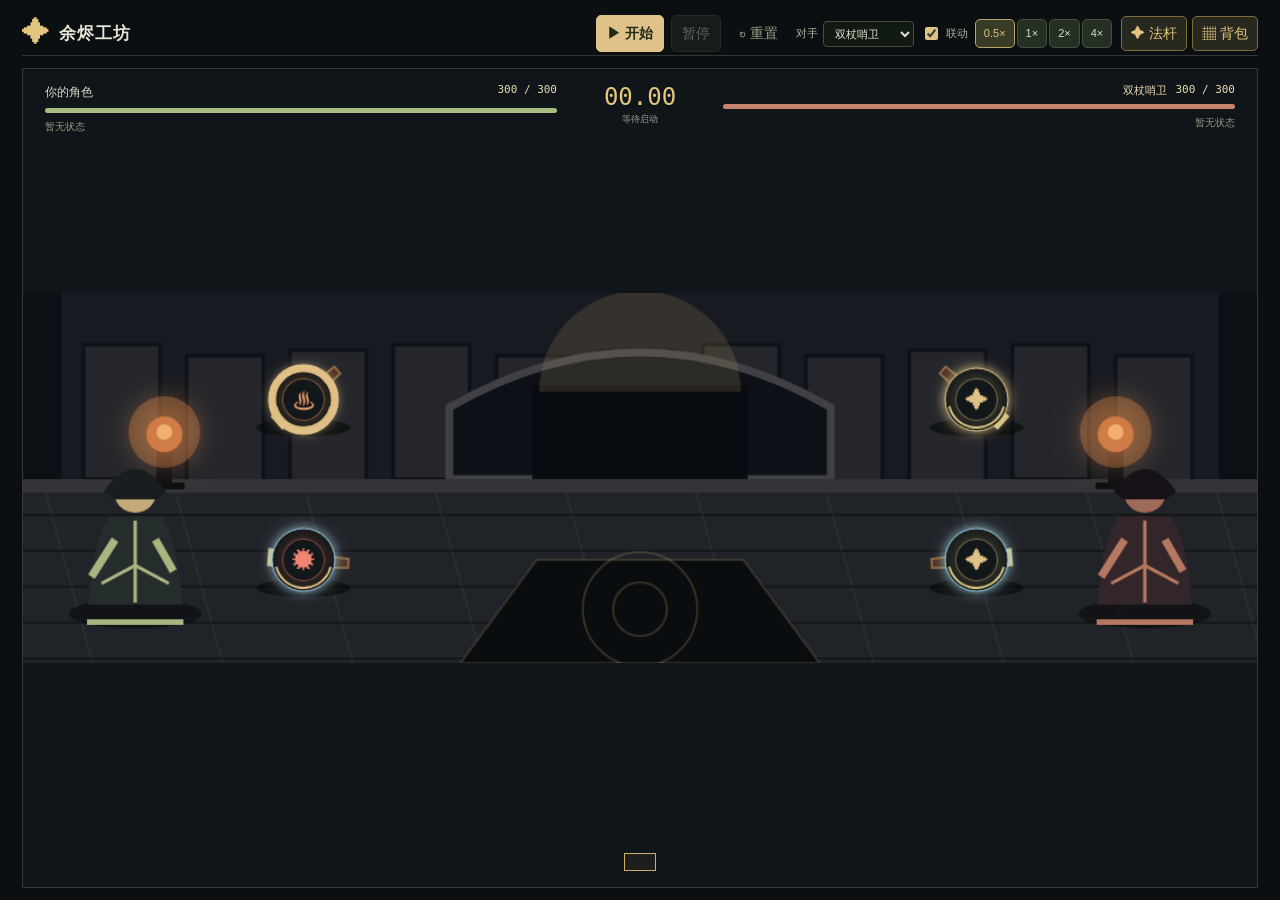
==== commit e124237b: "Fix backpack button and portrait battle HUD" ====
--- a/prototype/index.html
+++ b/prototype/index.html
@@ -5,7 +5,7 @@
   <meta name="viewport" content="width=device-width,initial-scale=1,viewport-fit=cover">
   <title>&#20313;&#28908;&#24037;&#22346;</title>
   <link rel="icon" href="data:,">
-  <link rel="stylesheet" href="link-style.css">
+  <link rel="stylesheet" href="link-style.css?v=20260928-2">
 </head>
 <body>
   <main class="game-shell">
@@ -44,7 +44,7 @@
     </div>
   </section>
 
-  <script src="link-engine.js"></script>
-  <script src="link-app.js"></script>
+  <script src="link-engine.js?v=20260928-2"></script>
+  <script src="link-app.js?v=20260928-2"></script>
 </body>
-</html>
+</html>
--- a/prototype/link-style.css
+++ b/prototype/link-style.css
@@ -316,3 +316,255 @@
     width: 55px;
   }
 }
+
+/* Battle-first shell: loadout editing lives in a modal */
+.game-shell {
+  grid-template-rows: auto minmax(0, 1fr);
+}
+
+.battle-view {
+  display: flex;
+  flex-direction: column;
+}
+
+.battle-view .stage {
+  flex: 1;
+  display: flex;
+  align-items: center;
+  justify-content: center;
+}
+
+.loadout-buttons {
+  display: flex;
+  align-items: center;
+  gap: 5px;
+  margin-left: 2px;
+}
+
+.loadout-buttons button {
+  padding: 5px 9px;
+  border-color: #806b3d;
+  background: #27291f;
+  color: #e4c57f;
+}
+
+.loadout-modal[hidden] {
+  display: none;
+}
+
+.loadout-modal {
+  position: fixed;
+  z-index: 20;
+  inset: 0;
+  display: flex;
+  align-items: center;
+  justify-content: center;
+  padding: 14px;
+}
+
+.loadout-backdrop {
+  position: absolute;
+  inset: 0;
+  background: #050807cc;
+  backdrop-filter: blur(3px);
+}
+
+.loadout-dialog {
+  position: relative;
+  z-index: 1;
+  width: min(1220px, 100%);
+  height: min(760px, 100%);
+  min-height: 0;
+  display: flex;
+  flex-direction: column;
+  overflow: hidden;
+  border: 1px solid #766240;
+  border-radius: 7px;
+  background: #111815;
+  box-shadow: 0 20px 80px #000b;
+}
+
+.loadout-dialog-top {
+  min-height: 60px;
+  display: flex;
+  align-items: center;
+  justify-content: space-between;
+  gap: 12px;
+  padding: 10px 14px;
+  border-bottom: 1px solid #3b4439;
+  background: #19221b;
+}
+
+.loadout-dialog-top h2 {
+  margin: 0;
+  color: var(--gold);
+  font-size: 16px;
+}
+
+.loadout-dialog-top .muted {
+  display: block;
+  font-size: 10px;
+}
+
+.loadout-dialog-actions {
+  display: flex;
+  align-items: center;
+  gap: 5px;
+}
+
+.loadout-dialog-actions button {
+  padding: 5px 10px;
+  font-size: 11px;
+}
+
+.loadout-dialog-actions button.active {
+  border-color: var(--gold);
+  background: #695a32;
+  color: #fff1c5;
+}
+
+.loadout-dialog-actions .close-loadout {
+  margin-left: 7px;
+  padding: 4px 9px;
+  border-color: #684d43;
+  background: transparent;
+  color: #e8b39b;
+  font-size: 15px;
+}
+
+.loadout-dialog-body {
+  flex: 1;
+  min-height: 0;
+  display: grid;
+  gap: 10px;
+  padding: 10px;
+}
+
+.loadout-dialog-body[data-view=wand] {
+  grid-template-columns: minmax(0, 1.15fr) minmax(280px, .85fr);
+}
+
+.loadout-dialog-body[data-view=bag] {
+  grid-template-columns: minmax(0, 1fr);
+}
+
+.loadout-dialog-body[data-view=bag] .wand-panel,
+.loadout-dialog-body[data-view=bag] .spell-panel {
+  display: none;
+}
+
+.loadout-dialog-body[data-view=wand] .bag-panel {
+  display: none;
+}
+
+.loadout-dialog-body .loadout-panel {
+  min-height: 0;
+  height: 100%;
+}
+
+.loadout-dialog-body .wand-panel,
+.loadout-dialog-body .spell-panel,
+.loadout-dialog-body .bag-panel {
+  display: flex;
+}
+
+.loadout-dialog-body[data-view=bag] .bag-panel {
+  display: flex;
+}
+
+.loadout-dialog-body .error {
+  flex-shrink: 0;
+}
+
+@media (orientation: portrait), (max-width: 650px) {
+  .game-shell {
+    padding: 7px;
+    gap: 7px;
+  }
+
+  .game-topbar {
+    min-height: 0;
+  }
+
+  .battle-actions {
+    width: 100%;
+  }
+
+  .loadout-buttons {
+    margin-left: auto;
+  }
+
+  .loadout-modal {
+    padding: 7px;
+  }
+
+  .loadout-dialog-top {
+    min-height: 49px;
+    padding: 7px 8px;
+  }
+
+  .loadout-dialog-top h2 {
+    font-size: 13px;
+  }
+
+  .loadout-dialog-top .muted {
+    font-size: 8px;
+  }
+
+  .loadout-dialog-actions button {
+    padding: 4px 7px;
+    font-size: 10px;
+  }
+
+  .loadout-dialog-actions .close-loadout {
+    margin-left: 2px;
+    padding: 3px 7px;
+  }
+
+  .loadout-dialog-body {
+    gap: 7px;
+    padding: 7px;
+  }
+
+  .loadout-dialog-body[data-view=wand] {
+    grid-template-columns: 1fr;
+    grid-template-rows: minmax(0, 1.18fr) minmax(0, .82fr);
+  }
+
+  .loadout-dialog-body[data-view=bag] {
+    grid-template-columns: 1fr;
+  }
+}
+
+/* Keep legacy responsive panel placement from affecting the modal */
+.loadout-dialog-body .wand-panel {
+  grid-column: 1;
+  grid-row: 1;
+}
+
+.loadout-dialog-body .spell-panel {
+  grid-column: 2;
+  grid-row: 1;
+}
+
+.loadout-dialog-body .bag-panel {
+  grid-column: 1;
+  grid-row: 1;
+}
+
+@media (orientation: portrait), (max-width: 650px) {
+  .loadout-dialog-body[data-view=wand] .wand-panel {
+    grid-column: 1;
+    grid-row: 1;
+  }
+
+  .loadout-dialog-body[data-view=wand] .spell-panel {
+    grid-column: 1;
+    grid-row: 2;
+  }
+
+  .loadout-dialog-body[data-view=bag] .bag-panel {
+    grid-column: 1;
+    grid-row: 1;
+  }
+}
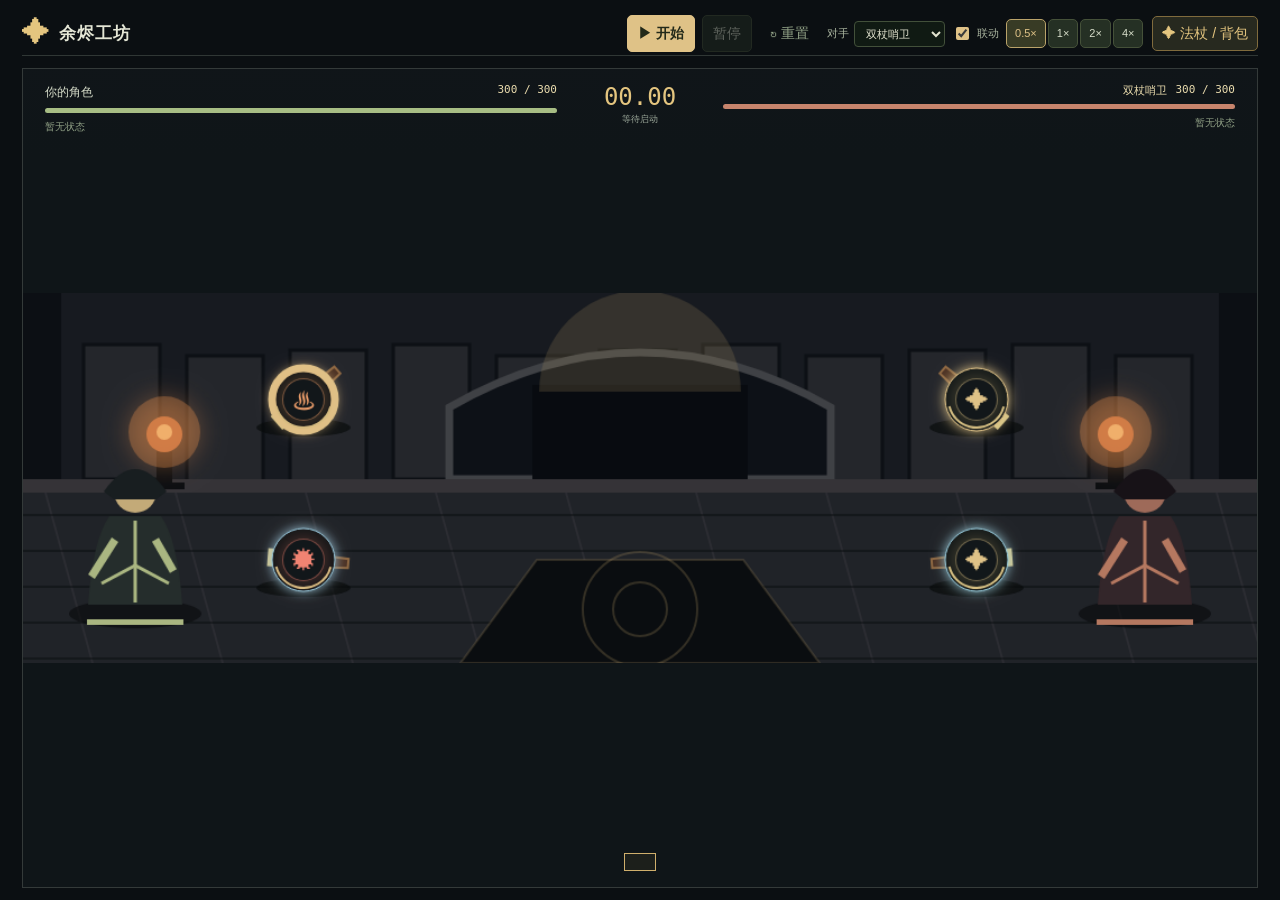
==== commit 8f7d5154: "Add portrait battle scene and unified loadout editor" ====
--- a/prototype/index.html
+++ b/prototype/index.html
@@ -5,7 +5,7 @@
   <meta name="viewport" content="width=device-width,initial-scale=1,viewport-fit=cover">
   <title>&#20313;&#28908;&#24037;&#22346;</title>
   <link rel="icon" href="data:,">
-  <link rel="stylesheet" href="link-style.css?v=20260928-2">
+  <link rel="stylesheet" href="link-style.css?v=20260928-3">
 </head>
 <body>
   <main class="game-shell">
@@ -18,7 +18,7 @@
         <label class="enemy-select">&#23545;&#25163; <select id="enemy" aria-label="&#36873;&#25321;&#23545;&#25163;"></select></label>
         <label class="switch"><input id="linksEnabled" type="checkbox" checked> &#32852;&#21160;</label>
         <div class="speed-controls" aria-label="&#25112;&#26007;&#36895;&#24230;"><button data-speed="0.5" class="active">0.5&#215;</button><button data-speed="1">1&#215;</button><button data-speed="2">2&#215;</button><button data-speed="4">4&#215;</button></div>
-        <div class="loadout-buttons" aria-label="&#35013;&#22791;&#32534;&#36753;"><button id="wandOpen" type="button">&#10022; &#27861;&#26438;</button><button id="bagOpen" type="button">&#9638; &#32972;&#21253;</button></div>
+        <div class="loadout-buttons" aria-label="&#35013;&#22791;&#32534;&#36753;"><button id="loadoutOpen" type="button">&#10022; &#27861;&#26454; / &#32972;&#21253;</button></div>
       </div>
     </header>
 
@@ -33,18 +33,18 @@
     <div class="loadout-backdrop" data-close-loadout></div>
     <div class="loadout-dialog" role="dialog" aria-modal="true" aria-labelledby="loadoutTitle">
       <header class="loadout-dialog-top">
-        <div><h2 id="loadoutTitle">&#27861;&#26438;&#32534;&#36753;</h2><span id="modalStatus" class="muted">&#25112;&#26007;&#24320;&#22987;&#21518;&#23558;&#38145;&#23450;</span></div>
-        <div class="loadout-dialog-actions"><button id="wandTab" type="button" class="active">&#27861;&#26438;</button><button id="bagTab" type="button">&#32972;&#21253;</button><button id="closeLoadout" type="button" class="close-loadout" aria-label="&#20851;&#38381;">&#10005;</button></div>
+        <div><h2 id="loadoutTitle">&#27861;&#26454; / &#32972;&#21253;</h2><span id="modalStatus" class="muted">&#25112;&#26007;&#24320;&#22987;&#21518;&#23558;&#38145;&#23450;</span></div>
+        <div class="loadout-dialog-actions"><button id="closeLoadout" type="button" class="close-loadout" aria-label="&#20851;&#38381;">&#10005;</button></div>
       </header>
-      <div id="loadoutDialogBody" class="loadout-dialog-body" data-view="wand">
-        <section class="loadout-panel wand-panel" data-loadout-panel="wand"><div class="section-bar"><h2>&#27861;&#26438;</h2><span id="budget" class="badge"></span></div><div id="wandEditors"></div><p id="error" class="error" role="alert"></p></section>
-        <section class="loadout-panel spell-panel" data-loadout-panel="wand"><div class="section-bar"><h2>&#27861;&#26415;</h2><span class="muted">&#36873;&#25321;&#21345;&#27133;&#32534;&#36753;</span></div><div id="inspector"></div></section>
+      <div id="loadoutDialogBody" class="loadout-dialog-body" data-view="all">
+        <section class="loadout-panel wand-panel" data-loadout-panel="wand"><div class="section-bar"><h2>&#27861;&#26454;</h2><span id="budget" class="badge"></span></div><div id="wandEditors"></div><p id="error" class="error" role="alert"></p></section>
         <section class="loadout-panel bag-panel" data-loadout-panel="bag"><div class="section-bar"><h2>&#32972;&#21253;</h2><span id="installTarget" class="target-label"></span></div><div class="filters"><button data-filter="all" class="active">&#20840;&#37096;</button><button data-filter="spell">&#27861;&#26415;</button><button data-filter="rune">&#31526;&#25991;</button></div><div id="library"></div></section>
+        <section class="loadout-panel spell-panel" data-loadout-panel="wand"><div class="section-bar"><h2>&#27861;&#26415;&#21442;&#25968;</h2><span class="muted">&#36873;&#25321;&#21345;&#27133;&#32534;&#36753;</span></div><div id="inspector"></div></section>
       </div>
     </div>
   </section>
 
-  <script src="link-engine.js?v=20260928-2"></script>
-  <script src="link-app.js?v=20260928-2"></script>
+  <script src="link-engine.js?v=20260928-3"></script>
+  <script src="link-app.js?v=20260928-3"></script>
 </body>
 </html>
--- a/prototype/link-style.css
+++ b/prototype/link-style.css
@@ -1,24 +1,24 @@
-:root{color-scheme:dark;--bg:#101813;--panel:#18221b;--panel-dark:#131d16;--line:#34412f;--text:#e2e3cf;--muted:#91a186;--gold:#dfc287;--blue:#91c9df;--purple:#b4a0d8;--green:#9cba89}*{box-sizing:border-box}body{margin:0;background:radial-gradient(ellipse at 60% 0,#23302055,transparent 48%),var(--bg);color:var(--text);font:14px/1.6 'Segoe UI','Microsoft YaHei',sans-serif}button,input,select{font:inherit}button,a,input,select{-webkit-tap-highlight-color:transparent}button{border:1px solid #455139;border-radius:5px;background:#253024;color:#d6ddc9;padding:7px 12px;cursor:pointer;transition:background .15s,border-color .15s}button:hover:not(:disabled){background:#33402c;border-color:#8c9461}button:focus-visible,a:focus-visible,input:focus-visible,select:focus-visible{outline:2px solid var(--gold);outline-offset:3px}button:disabled{opacity:.4;cursor:not-allowed}button.primary{background:var(--gold);color:#222919;border-color:var(--gold);font-weight:700}button.primary:hover:not(:disabled){background:#efd39a}.quiet{background:transparent;border-color:transparent;color:var(--muted)}a{color:#b5c1a5;text-decoration:none}a:hover{color:var(--gold)}input[type=number],select{min-width:0;border:1px solid #42503a;border-radius:4px;background:#101a13;color:var(--text);padding:7px 8px}input[type=number]{width:90px}input:disabled,select:disabled{opacity:.55}input[type=checkbox]{accent-color:var(--gold)}.shell{max-width:1420px;margin:auto;padding:0 32px}header{height:94px;display:flex;align-items:center;justify-content:space-between;border-bottom:1px solid var(--line);gap:18px}.brand{display:flex;align-items:center;gap:12px;color:var(--text);font-size:18px;letter-spacing:2px;font-weight:650}.brand-icon{font-size:40px;font-weight:400;color:var(--gold)}.brand small{display:block;font-size:9px;letter-spacing:3px;color:var(--muted)}.version{display:flex;gap:9px;align-items:center;font-size:11px;color:var(--muted)}.version b{border:1px solid #63704a;border-radius:4px;font-weight:400;padding:1px 5px;color:var(--gold)}.version i,.live-dot{display:inline-block;width:6px;height:6px;border-radius:100%;background:#9cba89;box-shadow:0 0 8px #9cba8933}nav{display:flex;align-items:center;gap:16px;font-size:12px}.intro{display:flex;align-items:center;justify-content:space-between;padding:38px 0 28px;gap:20px}.eyebrow{font-size:10px;letter-spacing:2.2px;color:var(--gold)}h1{font-size:34px;line-height:1.35;letter-spacing:1px;margin:12px 0}h2{font-size:14px;margin:0;font-weight:600}h3{margin:0;font-size:15px}.intro p{font-size:13px;color:var(--muted);margin:0}.intro-note{display:flex;flex-direction:column;gap:5px;border-left:1px solid #7f8656;padding-left:20px;font-size:11px;color:#a2b28f}.panel{border:1px solid var(--line);border-radius:9px;background:linear-gradient(115deg,#202b2033,transparent),var(--panel);min-width:0;overflow:hidden}.panel-head{display:flex;align-items:center;justify-content:space-between;gap:12px;padding:18px 20px}.panel-head h2 .live-dot{margin:0 8px 1px 0}.panel-head button{font-size:11px}.muted{color:var(--muted);font-size:10px}.arena-options{display:flex;gap:18px;font-size:11px;align-items:center;color:#b3c0a4}.arena-options select{padding:4px 7px;font-size:11px}.switch{display:flex;gap:6px;align-items:center}.actors{display:grid;grid-template-columns:1fr 100px 1fr;gap:35px;padding:4px 25px 0}.actor-title{display:flex;justify-content:space-between;gap:10px;font-size:12px}.actor-title span{font:11px/1.8 Consolas,monospace;color:#c3ceb4}.health{height:5px;margin:8px 0;background:#0f1711;overflow:hidden;border-radius:3px}.health i{display:block;height:100%;width:100%;background:#aac087;transition:width .1s}.enemy-actor .health i{background:#c29b79}.actor-effects{min-height:26px;display:flex;flex-wrap:wrap;gap:5px;color:var(--muted);font-size:10px}.status{padding:1px 6px;border:1px solid #4d6345;border-radius:4px}.status.burn{color:#f0a06c;border-color:#78543b}.status.poison{color:#b3cd85}.status.shock{color:#eadb84}.status.shield{color:#8bcbb7;border-color:#446b5c}.clock{text-align:center}.clock b{font:25px/1.3 Consolas,monospace;color:var(--gold)}.clock small{display:block;font-size:9px;color:var(--muted);letter-spacing:1px}.stage{position:relative;background:#121d16;margin-top:4px}.stage canvas{display:block;width:100%;height:270px;object-fit:contain}.stage-key{display:flex;gap:16px;justify-content:center;padding:5px 10px 8px;font-size:9px;color:var(--muted);opacity:.72}.gold{color:var(--gold)}.blue{color:var(--blue)}.purple{color:var(--purple)}.monitor-grid{display:grid;grid-template-columns:1fr 1fr;border-top:1px solid var(--line)}.monitor{padding:14px 20px;min-width:0}.monitor+.monitor{border-left:1px solid var(--line)}.monitor-heading{display:flex;gap:10px;justify-content:space-between;align-items:center;font-size:11px}.monitor-heading strong{color:var(--gold);font-weight:600}.monitor-heading small{color:var(--muted);font:11px Consolas,monospace}.castbar{height:5px;background:#0e1710;border-radius:2px;margin:9px 0;overflow:hidden}.castbar i{display:block;height:100%;background:var(--gold);transition:width .08s}.monitor-b .castbar i{background:var(--blue)}.monitor-b .monitor-heading strong{color:var(--blue)}.monitor-next{font-size:11px;min-height:20px;color:#cbd6bb}.monitor-state{font-size:10px;min-height:19px;color:#9db48c}.battle-toolbar{display:flex;justify-content:space-between;gap:15px;align-items:center;padding:15px 20px;border-top:1px solid var(--line)}.buttons,.speed{display:flex;align-items:center;gap:7px}.buttons button{font-size:12px}.speed{font-size:10px;color:var(--muted)}.speed button{font-size:10px;padding:3px 6px}.active{border-color:#baa36a!important;color:var(--gold)!important;background:#383b25!important}.result{padding:15px 20px;background:#333820;color:var(--gold);border-top:1px solid #59613a}.result strong{font-size:18px}.result p{font-size:12px;margin:3px 0}.preset-strip{padding:24px 0 18px}.presets{display:flex;align-items:center;gap:8px;flex-wrap:wrap}.presets>span{font-size:11px;color:var(--muted);margin-right:5px}.presets button{font-size:11px}.preset-strip p{color:#b6be9e;font-size:12px;margin:10px 0 0}.workbench{display:grid;grid-template-columns:minmax(0,1.18fr) minmax(0,.9fr) minmax(0,1fr);gap:17px;align-items:start}.section-note{margin:0;padding:0 20px 15px;font-size:11px;color:var(--muted);line-height:1.8}.badge{border:1px solid #586345;color:#b9cba1;font:10px/1.6 Consolas,'Microsoft YaHei',sans-serif;padding:2px 6px;border-radius:4px;white-space:nowrap}.wand-editor{margin:0 12px 13px;padding:13px;background:#121d16;border:1px solid #39482f;border-radius:6px}.wand-editor.selected{border-color:#b69b64;box-shadow:inset 3px 0 #b69b64}.wand-editor-top{display:flex;justify-content:space-between;align-items:center;gap:5px}.wand-editor-top button{font-size:11px;padding:3px 7px}.wand-editor-top b{color:var(--gold);font-size:12px}.wand-editor:nth-child(2) .wand-editor-top b{color:var(--blue)}.wand-numbers{display:flex;gap:15px;align-items:center;margin:12px 0}.wand-numbers label{font-size:10px;color:var(--muted)}.wand-numbers input,.wand-numbers select{font-size:12px;width:66px;margin-left:5px;padding:4px 5px}.slots{display:flex;gap:6px;flex-wrap:wrap}.slot{border:1px solid #425137;border-radius:5px;min-width:0;width:calc((100% - 12px)/3);background:#1d291d;overflow:hidden}.slot.is-selected{border-color:var(--gold);background:#333624}.slot.rune{background:#24232d;border-color:#55506b}.slot.rune.is-selected{border-color:var(--gold)}.slot .slot-select{display:flex;flex-direction:column;align-items:flex-start;text-align:left;width:100%;padding:7px;border:0;background:none;border-radius:0;min-height:76px}.slot .slot-select small{color:#839777;font-size:9px}.slot .slot-select strong{font-size:20px;line-height:1.3;color:var(--card)}.slot .slot-select span{font-size:10px;color:var(--card)}.slot-actions{display:flex;justify-content:space-between;border-top:1px solid #56604433}.slot-actions button{border:0;background:none;font-size:10px;padding:1px 7px}.slot.empty{border-style:dashed;display:flex;align-items:center;justify-content:center;color:#455c3d;min-height:98px;font-size:18px}.queue-preview{font-size:10px;color:#a7b999;margin-top:10px;line-height:1.8;overflow-wrap:anywhere}.rune-preview{font-size:10px;color:var(--purple);line-height:1.8;margin-top:5px}.character-config{padding:14px 20px;border-top:1px solid var(--line)}.character-config label{display:flex;justify-content:space-between;align-items:center;font-size:12px}.character-config small{display:block;color:var(--muted);font-size:10px;margin-top:8px}.character-config input{width:80px}#error{margin:0;padding:0 20px 12px;color:#f3a192;font-size:11px}#inspector{padding:0 20px 20px}.inspect-title{display:flex;align-items:center;gap:12px;margin:4px 0 13px}.inspect-title>span{font-size:32px;color:var(--card)}.inspect-title small{display:block;color:var(--muted);font-size:10px}.inspect-desc{font-size:12px;color:#bccbad;line-height:1.9;min-height:52px}.param-field{display:flex;justify-content:space-between;align-items:center;gap:8px;border-top:1px solid #35452e;padding:10px 0;font-size:11px}.param-field span small{display:block;font-size:9px;color:#839676}.param-field input{font:13px Consolas,monospace;width:85px}.inspect-foot{font-size:10px;color:#b4a0d8;line-height:1.8;border-left:2px solid #6d6283;padding-left:10px;margin-top:14px}.dimension-note{background:#131e15;padding:16px 20px;border-top:1px solid var(--line)}.dimension-note>span{font-size:11px;color:var(--gold)}.dimension-note p{font-size:10px;color:var(--muted);margin:8px 0}.dimension-note b{color:#c3cfb3;font-weight:400}.dimension-note small{font-size:10px;color:#899c7d}.filters{display:flex;gap:5px;padding:0 15px 12px}.filters button{font-size:10px;padding:4px 9px}#library{display:grid;grid-template-columns:1fr 1fr;gap:7px;padding:0 12px 14px;max-height:595px;overflow:auto;scrollbar-width:thin}.library-card{padding:9px;text-align:left;min-width:0;position:relative;background:#1c291d}.library-card .icon{display:block;font-size:22px;color:var(--card);line-height:1.3}.library-card strong{display:block;font-size:11px;font-weight:500;color:var(--card)}.library-card small{display:block;font-size:9px;color:#99ac8d;margin-top:4px;line-height:1.6}.library-card .plus{position:absolute;right:9px;top:9px;color:#b4c59c;font-size:14px}.library-card.rune{background:#24252b}.analysis-grid{display:grid;grid-template-columns:1fr 1fr;gap:17px;margin-top:18px}.empty{padding:0 20px 20px;color:#829777;font-size:12px}.compare-table-wrap{padding:0 20px 20px;overflow-x:auto}.compare-table{width:100%;border-collapse:collapse;font-size:11px;white-space:nowrap}.compare-table th,.compare-table td{text-align:right;border-bottom:1px solid var(--line);padding:8px}.compare-table th:first-child,.compare-table td:first-child{text-align:left}.compare-table th{font-size:10px;font-weight:400;color:var(--muted)}.compare-table .enabled{color:var(--gold)}.compare-note{font-size:10px;color:var(--muted);white-space:normal;line-height:1.8;margin:10px 0 0}.metrics{display:grid;grid-template-columns:repeat(4,1fr);gap:8px;margin:0 20px 12px}.metrics small{font-size:9px;color:var(--muted);display:block}.metrics b{font:21px/1.4 Consolas,monospace;color:#d6d9bc}.log{height:220px;overflow:auto;border-top:1px solid var(--line);padding:12px 20px;scrollbar-width:thin;background:#131c15}.log-line{font-size:10px;line-height:1.8;padding:3px 0;display:flex;gap:10px;color:#9fb091}.log-line time{font:10px/1.8 Consolas,monospace;color:#728667;min-width:33px}.log-line.link{color:var(--blue)}.log-line.rune{color:var(--purple)}.log-line.hit{color:#c6b28b}.log-line.result{background:none;border:0;padding:3px 0;color:var(--gold)}footer{display:flex;justify-content:space-between;gap:15px;color:#77896e;font-size:9px;letter-spacing:.7px;padding:27px 0;margin-top:10px;border-top:1px solid var(--line)}dialog{max-width:650px;width:calc(100% - 32px);border:1px solid #677650;border-radius:10px;background:#1c281c;color:var(--text);padding:28px;max-height:85vh;overflow:auto}dialog::backdrop{background:#080e0bce}dialog h2{font-size:21px;margin:12px 0}dialog ol{padding-left:20px;font-size:12px;color:#bccbac}dialog li{padding:6px 0}dialog p{font-size:11px;color:var(--muted)}
-@media(min-width:1500px){.stage canvas{height:300px}}@media(max-width:1100px){.shell{padding:0 20px}.workbench{grid-template-columns:1.1fr 1fr}.library-panel{grid-column:1/-1}#library{grid-template-columns:repeat(7,minmax(0,1fr));max-height:none}.analysis-grid{grid-template-columns:1fr 1fr}.version{display:none}.stage canvas{height:245px}.monitor-heading{align-items:flex-start;flex-direction:column;gap:4px}}
-@media(max-width:700px){.shell{padding:0 12px}header{height:77px}.brand{font-size:15px;gap:7px}.brand-icon{font-size:31px}nav{gap:5px;font-size:10px}nav button{font-size:10px;padding:5px}.brand small{font-size:8px;letter-spacing:1.5px}.intro{padding:28px 0 22px}.intro-note{display:none}h1{font-size:27px}.intro p{font-size:12px;line-height:1.8}.panel-head{padding:14px 12px;flex-wrap:wrap}.panel-head h2{font-size:13px}.arena-options{font-size:10px;gap:10px;flex-wrap:wrap}.actors{grid-template-columns:1fr 52px 1fr;gap:8px;padding:2px 12px 0}.actor-title{flex-direction:column;gap:0}.actor-title b{font-size:11px}.actor-title span{font-size:10px}.clock b{font-size:20px}.clock small{font-size:8px}.actor-effects{font-size:9px}.stage canvas{height:auto;min-height:145px}.stage-key{font-size:8px;gap:10px}.monitor{padding:10px}.monitor-heading strong{font-size:10px}.monitor-heading small{font-size:10px}.monitor-next,.monitor-state{font-size:9px}.battle-toolbar{flex-direction:column;align-items:flex-start;padding:12px;gap:10px}.buttons{flex-wrap:wrap;gap:5px}.buttons button{padding:6px 8px;font-size:10px}.speed{align-self:flex-end}.presets{gap:6px}.presets>span{width:100%}.presets button{font-size:10px;padding:5px 8px}.preset-strip p{font-size:11px}.workbench,.analysis-grid{grid-template-columns:minmax(0,1fr);gap:14px}.library-panel{grid-column:auto}.section-note{padding:0 12px 12px}.wand-editor{margin:0 10px 10px}.slot{width:calc((100% - 18px)/4)}.slot .slot-select{padding:6px}.slot-actions button{padding:1px 5px}#library{grid-template-columns:repeat(3,minmax(0,1fr));max-height:470px}.library-card small{font-size:9px}.inspector-panel{scroll-margin-top:12px}.dimension-note{padding:12px 20px}.metrics{margin:0 12px 12px}.log{padding:10px 12px}.analysis-grid{margin-top:14px}footer{flex-direction:column;font-size:8px;gap:5px}.compare-table-wrap{padding:0 12px 15px}dialog{padding:20px}.result{padding:12px}.param-field input{width:100px}}
+:root{color-scheme:dark;--bg:#101813;--panel:#18221b;--panel-dark:#131d16;--line:#34412f;--text:#e2e3cf;--muted:#91a186;--gold:#dfc287;--blue:#91c9df;--purple:#b4a0d8;--green:#9cba89}*{box-sizing:border-box}body{margin:0;background:radial-gradient(ellipse at 60% 0,#23302055,transparent 48%),var(--bg);color:var(--text);font:14px/1.6 'Segoe UI','Microsoft YaHei',sans-serif}button,input,select{font:inherit}button,a,input,select{-webkit-tap-highlight-color:transparent}button{border:1px solid #455139;border-radius:5px;background:#253024;color:#d6ddc9;padding:7px 12px;cursor:pointer;transition:background .15s,border-color .15s}button:hover:not(:disabled){background:#33402c;border-color:#8c9461}button:focus-visible,a:focus-visible,input:focus-visible,select:focus-visible{outline:2px solid var(--gold);outline-offset:3px}button:disabled{opacity:.4;cursor:not-allowed}button.primary{background:var(--gold);color:#222919;border-color:var(--gold);font-weight:700}button.primary:hover:not(:disabled){background:#efd39a}.quiet{background:transparent;border-color:transparent;color:var(--muted)}a{color:#b5c1a5;text-decoration:none}a:hover{color:var(--gold)}input[type=number],select{min-width:0;border:1px solid #42503a;border-radius:4px;background:#101a13;color:var(--text);padding:7px 8px}input[type=number]{width:90px}input:disabled,select:disabled{opacity:.55}input[type=checkbox]{accent-color:var(--gold)}.shell{max-width:1420px;margin:auto;padding:0 32px}header{height:94px;display:flex;align-items:center;justify-content:space-between;border-bottom:1px solid var(--line);gap:18px}.brand{display:flex;align-items:center;gap:12px;color:var(--text);font-size:18px;letter-spacing:2px;font-weight:650}.brand-icon{font-size:40px;font-weight:400;color:var(--gold)}.brand small{display:block;font-size:9px;letter-spacing:3px;color:var(--muted)}.version{display:flex;gap:9px;align-items:center;font-size:11px;color:var(--muted)}.version b{border:1px solid #63704a;border-radius:4px;font-weight:400;padding:1px 5px;color:var(--gold)}.version i,.live-dot{display:inline-block;width:6px;height:6px;border-radius:100%;background:#9cba89;box-shadow:0 0 8px #9cba8933}nav{display:flex;align-items:center;gap:16px;font-size:12px}.intro{display:flex;align-items:center;justify-content:space-between;padding:38px 0 28px;gap:20px}.eyebrow{font-size:10px;letter-spacing:2.2px;color:var(--gold)}h1{font-size:34px;line-height:1.35;letter-spacing:1px;margin:12px 0}h2{font-size:14px;margin:0;font-weight:600}h3{margin:0;font-size:15px}.intro p{font-size:13px;color:var(--muted);margin:0}.intro-note{display:flex;flex-direction:column;gap:5px;border-left:1px solid #7f8656;padding-left:20px;font-size:11px;color:#a2b28f}.panel{border:1px solid var(--line);border-radius:9px;background:linear-gradient(115deg,#202b2033,transparent),var(--panel);min-width:0;overflow:hidden}.panel-head{display:flex;align-items:center;justify-content:space-between;gap:12px;padding:18px 20px}.panel-head h2 .live-dot{margin:0 8px 1px 0}.panel-head button{font-size:11px}.muted{color:var(--muted);font-size:10px}.arena-options{display:flex;gap:18px;font-size:11px;align-items:center;color:#b3c0a4}.arena-options select{padding:4px 7px;font-size:11px}.switch{display:flex;gap:6px;align-items:center}.actors{display:grid;grid-template-columns:1fr 100px 1fr;gap:35px;padding:4px 25px 0}.actor-title{display:flex;justify-content:space-between;gap:10px;font-size:12px}.actor-title span{font:11px/1.8 Consolas,monospace;color:#c3ceb4}.health{height:5px;margin:8px 0;background:#0f1711;overflow:hidden;border-radius:3px}.health i{display:block;height:100%;width:100%;background:#aac087;transition:width .1s}.enemy-actor .health i{background:#c29b79}.actor-effects{min-height:26px;display:flex;flex-wrap:wrap;gap:5px;color:var(--muted);font-size:10px}.status{padding:1px 6px;border:1px solid #4d6345;border-radius:4px}.status.burn{color:#f0a06c;border-color:#78543b}.status.poison{color:#b3cd85}.status.shock{color:#eadb84}.status.shield{color:#8bcbb7;border-color:#446b5c}.clock{text-align:center}.clock b{font:25px/1.3 Consolas,monospace;color:var(--gold)}.clock small{display:block;font-size:9px;color:var(--muted);letter-spacing:1px}.stage{position:relative;background:#121d16;margin-top:4px}.stage canvas{display:block;width:100%;height:270px;object-fit:contain}.stage-key{display:flex;gap:16px;justify-content:center;padding:5px 10px 8px;font-size:9px;color:var(--muted);opacity:.72}.gold{color:var(--gold)}.blue{color:var(--blue)}.purple{color:var(--purple)}.monitor-grid{display:grid;grid-template-columns:1fr 1fr;border-top:1px solid var(--line)}.monitor{padding:14px 20px;min-width:0}.monitor+.monitor{border-left:1px solid var(--line)}.monitor-heading{display:flex;gap:10px;justify-content:space-between;align-items:center;font-size:11px}.monitor-heading strong{color:var(--gold);font-weight:600}.monitor-heading small{color:var(--muted);font:11px Consolas,monospace}.castbar{height:5px;background:#0e1710;border-radius:2px;margin:9px 0;overflow:hidden}.castbar i{display:block;height:100%;background:var(--gold);transition:width .08s}.monitor-b .castbar i{background:var(--blue)}.monitor-b .monitor-heading strong{color:var(--blue)}.monitor-next{font-size:11px;min-height:20px;color:#cbd6bb}.monitor-state{font-size:10px;min-height:19px;color:#9db48c}.battle-toolbar{display:flex;justify-content:space-between;gap:15px;align-items:center;padding:15px 20px;border-top:1px solid var(--line)}.buttons,.speed{display:flex;align-items:center;gap:7px}.buttons button{font-size:12px}.speed{font-size:10px;color:var(--muted)}.speed button{font-size:10px;padding:3px 6px}.active{border-color:#baa36a!important;color:var(--gold)!important;background:#383b25!important}.result{padding:15px 20px;background:#333820;color:var(--gold);border-top:1px solid #59613a}.result strong{font-size:18px}.result p{font-size:12px;margin:3px 0}.preset-strip{padding:24px 0 18px}.presets{display:flex;align-items:center;gap:8px;flex-wrap:wrap}.presets>span{font-size:11px;color:var(--muted);margin-right:5px}.presets button{font-size:11px}.preset-strip p{color:#b6be9e;font-size:12px;margin:10px 0 0}.workbench{display:grid;grid-template-columns:minmax(0,1.18fr) minmax(0,.9fr) minmax(0,1fr);gap:17px;align-items:start}.section-note{margin:0;padding:0 20px 15px;font-size:11px;color:var(--muted);line-height:1.8}.badge{border:1px solid #586345;color:#b9cba1;font:10px/1.6 Consolas,'Microsoft YaHei',sans-serif;padding:2px 6px;border-radius:4px;white-space:nowrap}.wand-editor{margin:0 12px 13px;padding:13px;background:#121d16;border:1px solid #39482f;border-radius:6px}.wand-editor.selected{border-color:#b69b64;box-shadow:inset 3px 0 #b69b64}.wand-editor-top{display:flex;justify-content:space-between;align-items:center;gap:5px}.wand-editor-top button{font-size:11px;padding:3px 7px}.wand-editor-top b{color:var(--gold);font-size:12px}.wand-editor:nth-child(2) .wand-editor-top b{color:var(--blue)}.wand-numbers{display:flex;gap:15px;align-items:center;margin:12px 0}.wand-numbers label{font-size:10px;color:var(--muted)}.wand-numbers input,.wand-numbers select{font-size:12px;width:66px;margin-left:5px;padding:4px 5px}.slots{display:flex;gap:6px;flex-wrap:wrap}.slot{border:1px solid #425137;border-radius:5px;min-width:0;width:calc((100% - 12px)/3);background:#1d291d;overflow:hidden}.slot.is-selected{border-color:var(--gold);background:#333624}.slot.rune{background:#24232d;border-color:#55506b}.slot.rune.is-selected{border-color:var(--gold)}.slot .slot-select{display:flex;flex-direction:column;align-items:flex-start;text-align:left;width:100%;padding:7px;border:0;background:none;border-radius:0;min-height:76px}.slot .slot-select small{color:#839777;font-size:9px}.slot .slot-select strong{font-size:20px;line-height:1.3;color:var(--card)}.slot .slot-select span{font-size:10px;color:var(--card)}.slot-actions{display:flex;justify-content:space-between;border-top:1px solid #56604433}.slot-actions button{border:0;background:none;font-size:10px;padding:1px 7px}.slot.empty{border-style:dashed;display:flex;align-items:center;justify-content:center;color:#455c3d;min-height:98px;font-size:18px}.queue-preview{font-size:10px;color:#a7b999;margin-top:10px;line-height:1.8;overflow-wrap:anywhere}.rune-preview{font-size:10px;color:var(--purple);line-height:1.8;margin-top:5px}.character-config{padding:14px 20px;border-top:1px solid var(--line)}.character-config label{display:flex;justify-content:space-between;align-items:center;font-size:12px}.character-config small{display:block;color:var(--muted);font-size:10px;margin-top:8px}.character-config input{width:80px}#error{margin:0;padding:0 20px 12px;color:#f3a192;font-size:11px}#inspector{padding:0 20px 20px}.inspect-title{display:flex;align-items:center;gap:12px;margin:4px 0 13px}.inspect-title>span{font-size:32px;color:var(--card)}.inspect-title small{display:block;color:var(--muted);font-size:10px}.inspect-desc{font-size:12px;color:#bccbad;line-height:1.9;min-height:52px}.param-field{display:flex;justify-content:space-between;align-items:center;gap:8px;border-top:1px solid #35452e;padding:10px 0;font-size:11px}.param-field span small{display:block;font-size:9px;color:#839676}.param-field input{font:13px Consolas,monospace;width:85px}.inspect-foot{font-size:10px;color:#b4a0d8;line-height:1.8;border-left:2px solid #6d6283;padding-left:10px;margin-top:14px}.dimension-note{background:#131e15;padding:16px 20px;border-top:1px solid var(--line)}.dimension-note>span{font-size:11px;color:var(--gold)}.dimension-note p{font-size:10px;color:var(--muted);margin:8px 0}.dimension-note b{color:#c3cfb3;font-weight:400}.dimension-note small{font-size:10px;color:#899c7d}.filters{display:flex;gap:5px;padding:0 15px 12px}.filters button{font-size:10px;padding:4px 9px}#library{display:grid;grid-template-columns:1fr 1fr;gap:7px;padding:0 12px 14px;max-height:595px;overflow:auto;scrollbar-width:thin}.library-card{padding:9px;text-align:left;min-width:0;position:relative;background:#1c291d}.library-card .icon{display:block;font-size:22px;color:var(--card);line-height:1.3}.library-card strong{display:block;font-size:11px;font-weight:500;color:var(--card)}.library-card small{display:block;font-size:9px;color:#99ac8d;margin-top:4px;line-height:1.6}.library-card .plus{position:absolute;right:9px;top:9px;color:#b4c59c;font-size:14px}.library-card.rune{background:#24252b}.analysis-grid{display:grid;grid-template-columns:1fr 1fr;gap:17px;margin-top:18px}.empty{padding:0 20px 20px;color:#829777;font-size:12px}.compare-table-wrap{padding:0 20px 20px;overflow-x:auto}.compare-table{width:100%;border-collapse:collapse;font-size:11px;white-space:nowrap}.compare-table th,.compare-table td{text-align:right;border-bottom:1px solid var(--line);padding:8px}.compare-table th:first-child,.compare-table td:first-child{text-align:left}.compare-table th{font-size:10px;font-weight:400;color:var(--muted)}.compare-table .enabled{color:var(--gold)}.compare-note{font-size:10px;color:var(--muted);white-space:normal;line-height:1.8;margin:10px 0 0}.metrics{display:grid;grid-template-columns:repeat(4,1fr);gap:8px;margin:0 20px 12px}.metrics small{font-size:9px;color:var(--muted);display:block}.metrics b{font:21px/1.4 Consolas,monospace;color:#d6d9bc}.log{height:220px;overflow:auto;border-top:1px solid var(--line);padding:12px 20px;scrollbar-width:thin;background:#131c15}.log-line{font-size:10px;line-height:1.8;padding:3px 0;display:flex;gap:10px;color:#9fb091}.log-line time{font:10px/1.8 Consolas,monospace;color:#728667;min-width:33px}.log-line.link{color:var(--blue)}.log-line.rune{color:var(--purple)}.log-line.hit{color:#c6b28b}.log-line.result{background:none;border:0;padding:3px 0;color:var(--gold)}footer{display:flex;justify-content:space-between;gap:15px;color:#77896e;font-size:9px;letter-spacing:.7px;padding:27px 0;margin-top:10px;border-top:1px solid var(--line)}dialog{max-width:650px;width:calc(100% - 32px);border:1px solid #677650;border-radius:10px;background:#1c281c;color:var(--text);padding:28px;max-height:85vh;overflow:auto}dialog::backdrop{background:#080e0bce}dialog h2{font-size:21px;margin:12px 0}dialog ol{padding-left:20px;font-size:12px;color:#bccbac}dialog li{padding:6px 0}dialog p{font-size:11px;color:var(--muted)}
+@media(min-width:1500px){.stage canvas{height:300px}}@media(max-width:1100px){.shell{padding:0 20px}.workbench{grid-template-columns:1.1fr 1fr}.library-panel{grid-column:1/-1}#library{grid-template-columns:repeat(7,minmax(0,1fr));max-height:none}.analysis-grid{grid-template-columns:1fr 1fr}.version{display:none}.stage canvas{height:245px}.monitor-heading{align-items:flex-start;flex-direction:column;gap:4px}}
+@media(max-width:700px){.shell{padding:0 12px}header{height:77px}.brand{font-size:15px;gap:7px}.brand-icon{font-size:31px}nav{gap:5px;font-size:10px}nav button{font-size:10px;padding:5px}.brand small{font-size:8px;letter-spacing:1.5px}.intro{padding:28px 0 22px}.intro-note{display:none}h1{font-size:27px}.intro p{font-size:12px;line-height:1.8}.panel-head{padding:14px 12px;flex-wrap:wrap}.panel-head h2{font-size:13px}.arena-options{font-size:10px;gap:10px;flex-wrap:wrap}.actors{grid-template-columns:1fr 52px 1fr;gap:8px;padding:2px 12px 0}.actor-title{flex-direction:column;gap:0}.actor-title b{font-size:11px}.actor-title span{font-size:10px}.clock b{font-size:20px}.clock small{font-size:8px}.actor-effects{font-size:9px}.stage canvas{height:auto;min-height:145px}.stage-key{font-size:8px;gap:10px}.monitor{padding:10px}.monitor-heading strong{font-size:10px}.monitor-heading small{font-size:10px}.monitor-next,.monitor-state{font-size:9px}.battle-toolbar{flex-direction:column;align-items:flex-start;padding:12px;gap:10px}.buttons{flex-wrap:wrap;gap:5px}.buttons button{padding:6px 8px;font-size:10px}.speed{align-self:flex-end}.presets{gap:6px}.presets>span{width:100%}.presets button{font-size:10px;padding:5px 8px}.preset-strip p{font-size:11px}.workbench,.analysis-grid{grid-template-columns:minmax(0,1fr);gap:14px}.library-panel{grid-column:auto}.section-note{padding:0 12px 12px}.wand-editor{margin:0 10px 10px}.slot{width:calc((100% - 18px)/4)}.slot .slot-select{padding:6px}.slot-actions button{padding:1px 5px}#library{grid-template-columns:repeat(3,minmax(0,1fr));max-height:470px}.library-card small{font-size:9px}.inspector-panel{scroll-margin-top:12px}.dimension-note{padding:12px 20px}.metrics{margin:0 12px 12px}.log{padding:10px 12px}.analysis-grid{margin-top:14px}footer{flex-direction:column;font-size:8px;gap:5px}.compare-table-wrap{padding:0 12px 15px}dialog{padding:20px}.result{padding:12px}.param-field input{width:100px}}
 @media(prefers-reduced-motion:reduce){*{transition:none!important}}
 
 /* The arena should read as the game world, not as a legend. */
 .stage-key{display:none}
-
-
-/* Readable cast flow: presentation only, independent of the combat clock. */
-.reading-guide{display:none;flex-wrap:wrap;gap:10px 24px;padding:14px 20px;background:#202c20;border-top:1px solid var(--line);font-size:12px;color:#c7d3ba}.reading-guide strong{color:var(--gold)}
-.monitor{--wand:var(--gold);padding:20px}.monitor-b{--wand:var(--blue)}.monitor-heading{gap:12px;align-items:center}.monitor-heading strong{display:flex;align-items:center;gap:8px;color:var(--wand);font-size:15px}.wand-letter{display:inline-grid;place-items:center;width:28px;height:28px;border:1px solid var(--wand);border-radius:50%;font:600 16px Consolas,monospace}.monitor-heading small{font:11px/1.6 'Microsoft YaHei',sans-serif;text-align:right}
-.cast-queue{display:flex;gap:7px;align-items:center;overflow-x:auto;padding:18px 2px 26px;min-height:150px}.cast-card{flex:1 0 90px;max-width:150px;min-width:0;position:relative;border:1px solid #485240;border-radius:7px;background:#121b14;padding:9px;color:#a5b099}.cast-card small{display:flex;justify-content:space-between;gap:5px;font-size:9px}.cast-card small b{font-weight:400}.cast-icon{display:block;font-size:25px;line-height:1.6;color:var(--spell)}.cast-card strong{display:block;font-size:12px}.cast-card.is-next{border:2px solid var(--wand);padding:8px;background:#2b3423;color:#f2ebd4;box-shadow:0 0 15px #dfc28714}.monitor-b .cast-card.is-next{background:#203139}.cast-card.just-fired{box-shadow:0 0 0 2px var(--spell),0 0 24px #dfc28744}.cast-card.just-fired small b{color:var(--spell)}.queue-pointer{position:absolute;top:calc(100% + 5px);left:0;right:0;text-align:center;font-size:10px;color:var(--wand);white-space:nowrap}.queue-arrow{font-size:16px;color:#819171}.timer-caption{display:flex;justify-content:space-between;gap:10px;font-size:12px;color:#cbd6c2}.timer-caption b{font:600 14px Consolas,monospace;color:var(--wand)}.monitor .castbar{height:9px;margin:9px 0;border-radius:6px;background:#0b130d}.monitor .castbar i{height:100%;background:var(--wand);box-shadow:0 0 12px #dfc28755;transition:none}.cast-reading{font-size:11px;color:var(--muted)}
-.shot-status{display:grid;grid-template-columns:1fr 1fr;gap:10px;margin-top:16px}.shot-status>div{padding:10px 12px;background:#111b15;border:1px solid #34412f;border-radius:5px;min-width:0}.shot-status small,.shot-status b,.shot-status span{display:block}.shot-status small{font-size:10px;color:var(--muted)}.shot-status b{font-size:13px;margin:3px 0;color:#d4dfc8}.shot-status span{font-size:10px;color:#99a78f}.shot-status .lit{border-color:var(--wand);background:#263329}.shot-status .lit b{color:var(--wand)}.last-impact{margin:10px 0;font-size:11px;min-height:36px;color:#d1dec5;overflow-wrap:anywhere}.last-impact>span{color:var(--muted);margin-right:6px}.passive-row{display:flex;gap:6px;flex-wrap:wrap;border-top:1px dashed #46523d;padding-top:12px}.passive-row>small{width:100%;font-size:10px;color:var(--purple)}.passive-chip{padding:4px 7px;border:1px solid #524765;border-radius:4px;font-size:10px;color:#b8a9cd;background:#201e2b}.passive-chip b{font-weight:500}.passive-chip.triggered{border-color:#d3b8ff;background:#433450}.link-receipt{margin-top:10px;font-size:11px;min-height:34px;color:#86967e;overflow-wrap:anywhere}.link-receipt.has-link{color:var(--blue);border-left:2px solid var(--blue);padding-left:8px}.stage canvas{height:330px}.battle-toolbar .buttons{flex-wrap:wrap}#nextCast{border-color:#94ac7f;color:#e5ebda}
-@media(max-width:760px){.monitor-grid{grid-template-columns:minmax(0,1fr)}.monitor+.monitor{border-left:0;border-top:1px solid var(--line)}.monitor{padding:16px}.reading-guide{padding:12px 16px;gap:5px 12px}.reading-guide strong{width:100%}.reading-guide span{font-size:11px}.stage canvas{height:auto;aspect-ratio:1100/330}.stage-key{flex-wrap:wrap;gap:5px 12px}.cast-card{flex-basis:85px}.cast-queue{min-height:145px}.monitor-heading small{font-size:10px}.battle-toolbar .buttons{width:100%}.battle-toolbar button{font-size:11px;padding:7px 9px}}
-
+
+
+/* Readable cast flow: presentation only, independent of the combat clock. */
+.reading-guide{display:none;flex-wrap:wrap;gap:10px 24px;padding:14px 20px;background:#202c20;border-top:1px solid var(--line);font-size:12px;color:#c7d3ba}.reading-guide strong{color:var(--gold)}
+.monitor{--wand:var(--gold);padding:20px}.monitor-b{--wand:var(--blue)}.monitor-heading{gap:12px;align-items:center}.monitor-heading strong{display:flex;align-items:center;gap:8px;color:var(--wand);font-size:15px}.wand-letter{display:inline-grid;place-items:center;width:28px;height:28px;border:1px solid var(--wand);border-radius:50%;font:600 16px Consolas,monospace}.monitor-heading small{font:11px/1.6 'Microsoft YaHei',sans-serif;text-align:right}
+.cast-queue{display:flex;gap:7px;align-items:center;overflow-x:auto;padding:18px 2px 26px;min-height:150px}.cast-card{flex:1 0 90px;max-width:150px;min-width:0;position:relative;border:1px solid #485240;border-radius:7px;background:#121b14;padding:9px;color:#a5b099}.cast-card small{display:flex;justify-content:space-between;gap:5px;font-size:9px}.cast-card small b{font-weight:400}.cast-icon{display:block;font-size:25px;line-height:1.6;color:var(--spell)}.cast-card strong{display:block;font-size:12px}.cast-card.is-next{border:2px solid var(--wand);padding:8px;background:#2b3423;color:#f2ebd4;box-shadow:0 0 15px #dfc28714}.monitor-b .cast-card.is-next{background:#203139}.cast-card.just-fired{box-shadow:0 0 0 2px var(--spell),0 0 24px #dfc28744}.cast-card.just-fired small b{color:var(--spell)}.queue-pointer{position:absolute;top:calc(100% + 5px);left:0;right:0;text-align:center;font-size:10px;color:var(--wand);white-space:nowrap}.queue-arrow{font-size:16px;color:#819171}.timer-caption{display:flex;justify-content:space-between;gap:10px;font-size:12px;color:#cbd6c2}.timer-caption b{font:600 14px Consolas,monospace;color:var(--wand)}.monitor .castbar{height:9px;margin:9px 0;border-radius:6px;background:#0b130d}.monitor .castbar i{height:100%;background:var(--wand);box-shadow:0 0 12px #dfc28755;transition:none}.cast-reading{font-size:11px;color:var(--muted)}
+.shot-status{display:grid;grid-template-columns:1fr 1fr;gap:10px;margin-top:16px}.shot-status>div{padding:10px 12px;background:#111b15;border:1px solid #34412f;border-radius:5px;min-width:0}.shot-status small,.shot-status b,.shot-status span{display:block}.shot-status small{font-size:10px;color:var(--muted)}.shot-status b{font-size:13px;margin:3px 0;color:#d4dfc8}.shot-status span{font-size:10px;color:#99a78f}.shot-status .lit{border-color:var(--wand);background:#263329}.shot-status .lit b{color:var(--wand)}.last-impact{margin:10px 0;font-size:11px;min-height:36px;color:#d1dec5;overflow-wrap:anywhere}.last-impact>span{color:var(--muted);margin-right:6px}.passive-row{display:flex;gap:6px;flex-wrap:wrap;border-top:1px dashed #46523d;padding-top:12px}.passive-row>small{width:100%;font-size:10px;color:var(--purple)}.passive-chip{padding:4px 7px;border:1px solid #524765;border-radius:4px;font-size:10px;color:#b8a9cd;background:#201e2b}.passive-chip b{font-weight:500}.passive-chip.triggered{border-color:#d3b8ff;background:#433450}.link-receipt{margin-top:10px;font-size:11px;min-height:34px;color:#86967e;overflow-wrap:anywhere}.link-receipt.has-link{color:var(--blue);border-left:2px solid var(--blue);padding-left:8px}.stage canvas{height:330px}.battle-toolbar .buttons{flex-wrap:wrap}#nextCast{border-color:#94ac7f;color:#e5ebda}
+@media(max-width:760px){.monitor-grid{grid-template-columns:minmax(0,1fr)}.monitor+.monitor{border-left:0;border-top:1px solid var(--line)}.monitor{padding:16px}.reading-guide{padding:12px 16px;gap:5px 12px}.reading-guide strong{width:100%}.reading-guide span{font-size:11px}.stage canvas{height:auto;aspect-ratio:1100/330}.stage-key{flex-wrap:wrap;gap:5px 12px}.cast-card{flex-basis:85px}.cast-queue{min-height:145px}.monitor-heading small{font-size:10px}.battle-toolbar .buttons{width:100%}.battle-toolbar button{font-size:11px;padding:7px 9px}}
+
 
 /* Compact game layout */
 body{background:#0b0f12;color:#e4e6d5}.game-shell{max-width:1440px;margin:0 auto;padding:0 22px 28px}.game-topbar{min-height:68px;display:flex;align-items:center;justify-content:space-between;gap:16px;border-bottom:1px solid #303735}.game-title{display:flex;align-items:center;gap:9px;font-size:17px;letter-spacing:1px;font-weight:700;white-space:nowrap}.title-mark{color:#e4c57f;font-size:27px}.battle-actions{display:flex;align-items:center;justify-content:flex-end;gap:7px;flex-wrap:wrap}.battle-actions button{padding:6px 10px}.enemy-select,.switch{font-size:11px;color:#abb6a0;display:flex;align-items:center;gap:5px}.enemy-select select{padding:5px 7px}.speed-controls{display:flex;gap:2px}.speed-controls button{padding:5px 8px;font-size:11px}.speed-controls button.active{background:#806b3d;border-color:#d6b771;color:#fff3ce}.battle-view{position:relative;margin-top:14px;border:1px solid #343a39;background:#13191c;overflow:hidden}.battle-hud{position:absolute;z-index:2;left:0;right:0;top:0;display:grid;grid-template-columns:1fr 110px 1fr;gap:28px;padding:14px 22px;background:linear-gradient(#101519dd,transparent);pointer-events:none}.hud-side{min-width:0}.enemy-hud{text-align:right}.hud-name{display:flex;justify-content:space-between;gap:8px;font-size:12px;color:#d7ddca}.enemy-hud .hud-name{justify-content:flex-end}.hud-name b,.hud-name span{font:11px Consolas,monospace;color:#eadcae}.battle-clock{text-align:center}.battle-clock b{font:24px Consolas,monospace;color:#e4c57f}.battle-clock small{display:block;font-size:9px;color:#9da99b}.battle-view .health{margin:6px 0;height:5px;background:#070a0b}.battle-view .health i{background:#a7bd84}.battle-view .enemy-hud .health i{background:#c7846c}.actor-effects{min-height:21px;display:flex;gap:5px;flex-wrap:wrap;font-size:10px}.enemy-hud .actor-effects{justify-content:flex-end}.stage{margin:0;background:#0f1518}.stage canvas{display:block;width:100%;height:auto;min-height:330px;object-fit:contain}.battle-result{position:absolute;z-index:3;left:50%;bottom:16px;transform:translateX(-50%);display:flex;gap:14px;align-items:center;padding:8px 15px;border:1px solid #cfaf6c;background:#1e211cdd;color:#f4e6bd}.loadout-area{display:grid;grid-template-columns:1.25fr 1fr .75fr;gap:12px;margin-top:14px;align-items:start}.loadout-panel{border:1px solid #303936;background:#151c1a;min-width:0}.section-bar{display:flex;align-items:center;justify-content:space-between;gap:8px;padding:12px 14px;border-bottom:1px solid #303936}.section-bar h2{font-size:14px;margin:0}.target-label,.badge{font-size:10px;color:#d9bf83}.error{min-height:18px;margin:5px 14px;color:#df9a7c;font-size:11px}.wand-editor{margin:10px;border-color:#38453b;border-radius:5px;background:#101716}.wand-editor-top{padding:10px 12px}.wand-numbers{padding:0 12px 8px}.queue-preview,.rune-preview{display:none}.bag-panel .filters{padding:9px 12px;border-bottom:1px solid #303936}.filters button{font-size:11px;padding:5px 9px}.filters button.active{color:#f0d38e;border-color:#a6884e;background:#2d2a1d}#library{padding:10px;display:grid;grid-template-columns:repeat(2,minmax(0,1fr));gap:7px;max-height:470px;overflow:auto}.library-card{position:relative;display:grid;grid-template-columns:30px 1fr;grid-template-rows:auto auto;gap:0 8px;text-align:left;padding:8px;border-color:#3b463d;background:#101715}.library-card .icon{grid-row:1 / span 2;font-size:24px;color:var(--card)}.library-card strong{font-size:11px}.library-card small{font-size:9px;color:#95a28f}.library-card .plus{position:absolute;right:6px;top:4px;color:#dcb96e}.spell-panel{min-height:200px}.spell-panel #inspector{padding:14px}.inspect-title{display:flex;align-items:center;gap:10px;padding-bottom:10px;border-bottom:1px solid #303936}.inspect-title>span{font-size:28px;color:var(--card)}.inspect-title h3{margin:0;font-size:14px}.inspect-title small,.inspect-desc,.inspect-foot{font-size:10px;color:#9eaa9b}.inspect-desc{margin:11px 0}.param-field{display:flex;justify-content:space-between;gap:10px;align-items:center;padding:7px 0;border-top:1px solid #29332e;font-size:11px}.param-field span small{display:block;color:#778579;font-size:9px}.param-field input{width:78px}.slot{width:calc((100% - 18px)/4)}
 @media(max-width:980px){.loadout-area{grid-template-columns:1fr 1fr}.spell-panel{grid-column:1 / -1}.game-topbar{align-items:flex-start;flex-direction:column;padding:12px 0}.battle-actions{justify-content:flex-start}.battle-hud{grid-template-columns:1fr 80px 1fr;gap:12px;padding:11px}.stage canvas{min-height:280px}.slot{width:calc((100% - 18px)/4)}}
-@media(max-width:650px){.game-shell{padding:0 10px 18px}.battle-actions{gap:4px}.battle-actions button{font-size:11px;padding:6px 8px}.enemy-select{order:5}.speed-controls{order:6}.battle-hud{position:relative;grid-template-columns:1fr 68px 1fr;padding:9px 10px;background:#101618}.battle-clock b{font-size:18px}.battle-clock small{font-size:8px}.stage canvas{min-height:210px}.loadout-area{grid-template-columns:1fr}.spell-panel{grid-column:auto}#library{grid-template-columns:repeat(3,minmax(0,1fr))}.library-card{display:block;padding:7px;text-align:center}.library-card .icon{display:block}.library-card strong,.library-card small{display:block;white-space:nowrap;overflow:hidden;text-overflow:ellipsis}.slot{width:calc((100% - 18px)/4)}.wand-numbers{display:flex;gap:10px;flex-wrap:wrap}}
+@media(max-width:650px){.game-shell{padding:0 10px 18px}.battle-actions{gap:4px}.battle-actions button{font-size:11px;padding:6px 8px}.enemy-select{order:5}.speed-controls{order:6}.battle-hud{position:relative;grid-template-columns:1fr 68px 1fr;padding:9px 10px;background:#101618}.battle-clock b{font-size:18px}.battle-clock small{font-size:8px}.stage canvas{min-height:210px}.loadout-area{grid-template-columns:1fr}.spell-panel{grid-column:auto}#library{grid-template-columns:repeat(3,minmax(0,1fr))}.library-card{display:block;padding:7px;text-align:center}.library-card .icon{display:block}.library-card strong,.library-card small{display:block;white-space:nowrap;overflow:hidden;text-overflow:ellipsis}.slot{width:calc((100% - 18px)/4)}.wand-numbers{display:flex;gap:10px;flex-wrap:wrap}}
 
 /* Fixed viewport layout + reorderable spell slots */
 html,
@@ -315,7 +315,7 @@
   .param-field input {
     width: 55px;
   }
-}
+}
 
 /* Battle-first shell: loadout editing lives in a modal */
 .game-shell {
@@ -534,7 +534,7 @@
   .loadout-dialog-body[data-view=bag] {
     grid-template-columns: 1fr;
   }
-}
+}
 
 /* Keep legacy responsive panel placement from affecting the modal */
 .loadout-dialog-body .wand-panel {
@@ -567,4 +567,47 @@
     grid-column: 1;
     grid-row: 1;
   }
-}
+}
+
+
+/* Portrait battle HUD: keep the player, timer and enemy readable as a
+   vertical stack instead of squeezing three columns into a phone width. */
+@media (orientation: portrait), (max-width: 650px) {
+  .battle-hud {
+    grid-template-columns: minmax(0, 1fr);
+    grid-template-rows: auto auto auto;
+    gap: 3px;
+    padding: 7px 10px 8px;
+    background: linear-gradient(#101519ee 0%, #101519cc 72%, transparent 100%);
+  }
+
+  .player-hud {
+    order: 1;
+  }
+
+  .battle-clock {
+    order: 2;
+    display: flex;
+    align-items: baseline;
+    justify-content: center;
+    gap: 7px;
+  }
+
+  .enemy-hud {
+    order: 3;
+    text-align: left;
+  }
+
+  .enemy-hud .hud-name,
+  .enemy-hud .actor-effects {
+    justify-content: flex-start;
+  }
+
+  .battle-clock b {
+    font-size: 17px;
+  }
+
+  .battle-clock small {
+    display: inline;
+  }
+}
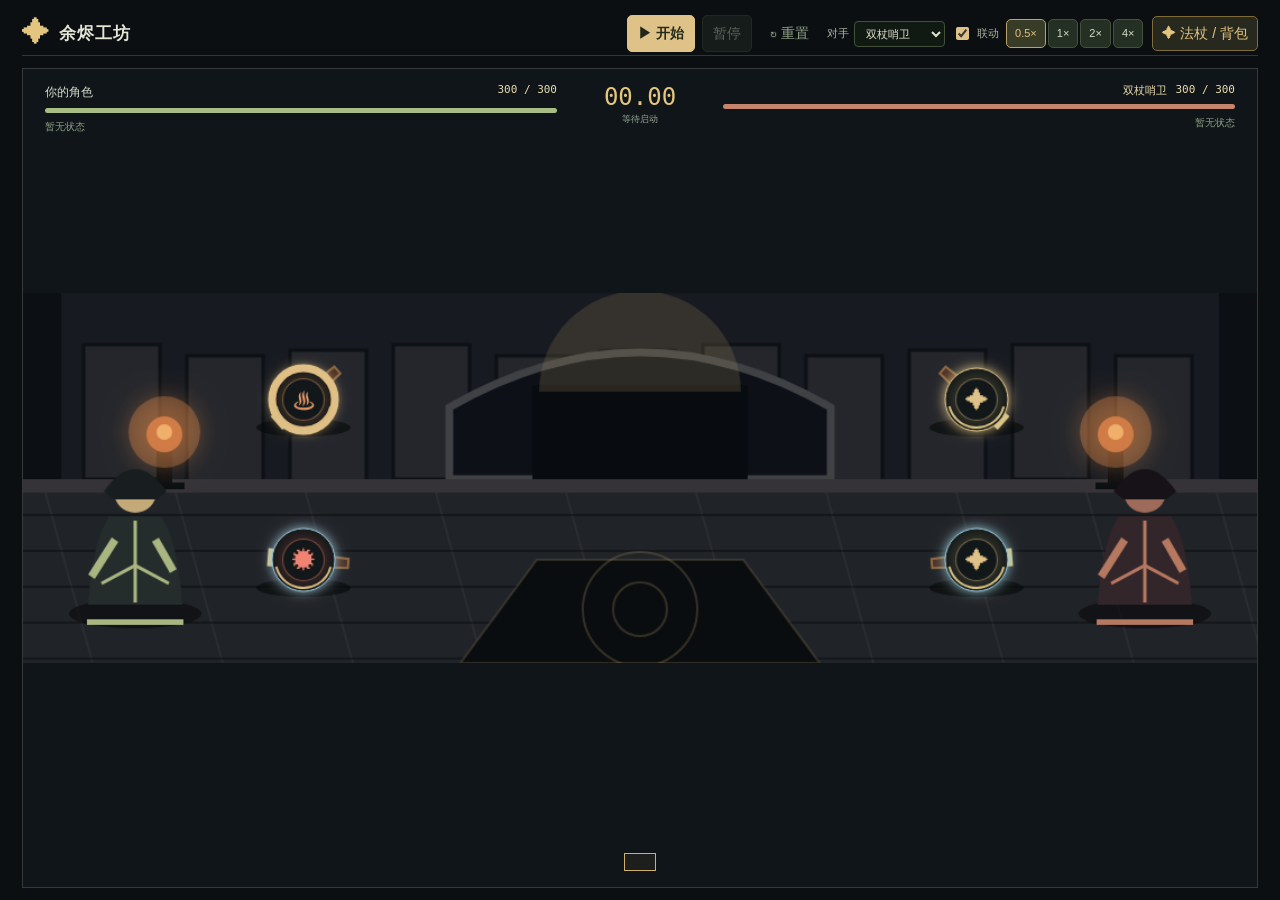
==== commit 93005dbe: "Deploy compact wand editor" ====
--- a/prototype/index.html
+++ b/prototype/index.html
@@ -5,7 +5,7 @@
   <meta name="viewport" content="width=device-width,initial-scale=1,viewport-fit=cover">
   <title>&#20313;&#28908;&#24037;&#22346;</title>
   <link rel="icon" href="data:,">
-  <link rel="stylesheet" href="link-style.css?v=20260928-3">
+  <link rel="stylesheet" href="link-style.css?v=20260928-4">
 </head>
 <body>
   <main class="game-shell">
@@ -44,7 +44,7 @@
     </div>
   </section>
 
-  <script src="link-engine.js?v=20260928-3"></script>
-  <script src="link-app.js?v=20260928-3"></script>
+  <script src="link-engine.js?v=20260928-4"></script>
+  <script src="link-app.js?v=20260928-4"></script>
 </body>
 </html>
--- a/prototype/link-style.css
+++ b/prototype/link-style.css
@@ -611,3 +611,123 @@
     display: inline;
   }
 }
+
+
+/* Unified loadout workspace: wand, spell library and inspector stay visible
+   together so installing a spell does not require switching tabs. */
+.loadout-dialog-body[data-view=all] {
+  grid-template-columns: minmax(300px, 1.28fr) minmax(230px, .9fr) minmax(220px, .82fr);
+}
+
+.loadout-dialog-body[data-view=all] .wand-panel {
+  grid-column: 1;
+  grid-row: 1;
+}
+
+.loadout-dialog-body[data-view=all] .bag-panel {
+  grid-column: 2;
+  grid-row: 1;
+}
+
+.loadout-dialog-body[data-view=all] .spell-panel {
+  grid-column: 3;
+  grid-row: 1;
+}
+
+.loadout-dialog-body[data-view=all] #library {
+  grid-template-columns: repeat(2, minmax(0, 1fr));
+  gap: 5px;
+  padding: 7px;
+}
+
+.loadout-dialog-body[data-view=all] .library-card {
+  grid-template-columns: 24px minmax(0, 1fr);
+  padding: 6px;
+  gap: 0 5px;
+}
+
+.loadout-dialog-body[data-view=all] .library-card .icon {
+  font-size: 18px;
+}
+
+.loadout-dialog-body[data-view=all] .library-card strong {
+  font-size: 10px;
+}
+
+.loadout-dialog-body[data-view=all] .library-card small {
+  font-size: 8px;
+  line-height: 1.35;
+}
+
+@media (orientation: portrait), (max-width: 650px) {
+  .loadout-dialog-body[data-view=all] {
+    grid-template-columns: 1fr;
+    grid-template-rows: minmax(205px, 1.12fr) minmax(175px, .92fr) minmax(150px, .78fr);
+  }
+
+  .loadout-dialog-body[data-view=all] .wand-panel,
+  .loadout-dialog-body[data-view=all] .bag-panel,
+  .loadout-dialog-body[data-view=all] .spell-panel {
+    grid-column: 1;
+  }
+
+  .loadout-dialog-body[data-view=all] .wand-panel { grid-row: 1; }
+  .loadout-dialog-body[data-view=all] .bag-panel { grid-row: 2; }
+  .loadout-dialog-body[data-view=all] .spell-panel { grid-row: 3; }
+}
+
+/* Compact wand strip: cards stay small so the editor reads like a loadout
+   bar while retaining the icon, slot number and drag target. */
+.loadout-dialog-body[data-view=all] .wand-panel .slots {
+  display: flex;
+  flex-wrap: wrap;
+  gap: 3px;
+  padding: 4px;
+}
+
+.loadout-dialog-body[data-view=all] .wand-panel .slot {
+  width: calc((100% - 12px) / 5);
+  min-height: 0;
+  border-radius: 3px;
+}
+
+.loadout-dialog-body[data-view=all] .wand-panel .slot .slot-select {
+  min-height: 42px;
+  padding: 2px 3px 1px;
+}
+
+.loadout-dialog-body[data-view=all] .wand-panel .slot .slot-select small {
+  font-size: 6px;
+  line-height: 1;
+}
+
+.loadout-dialog-body[data-view=all] .wand-panel .slot .slot-select strong {
+  font-size: 12px;
+  line-height: 1.05;
+}
+
+.loadout-dialog-body[data-view=all] .wand-panel .slot .slot-select span {
+  width: 100%;
+  overflow: hidden;
+  font-size: 7px;
+  line-height: 1.05;
+  white-space: nowrap;
+  text-overflow: ellipsis;
+}
+
+.loadout-dialog-body[data-view=all] .wand-panel .slot-actions {
+  min-height: 13px;
+}
+
+.loadout-dialog-body[data-view=all] .wand-panel .slot-actions button {
+  min-width: 0;
+  height: 13px;
+  padding: 0 2px;
+  font-size: 8px;
+  line-height: 12px;
+}
+
+.loadout-dialog-body[data-view=all] .wand-panel .slot.empty {
+  min-height: 42px;
+  font-size: 11px;
+}
